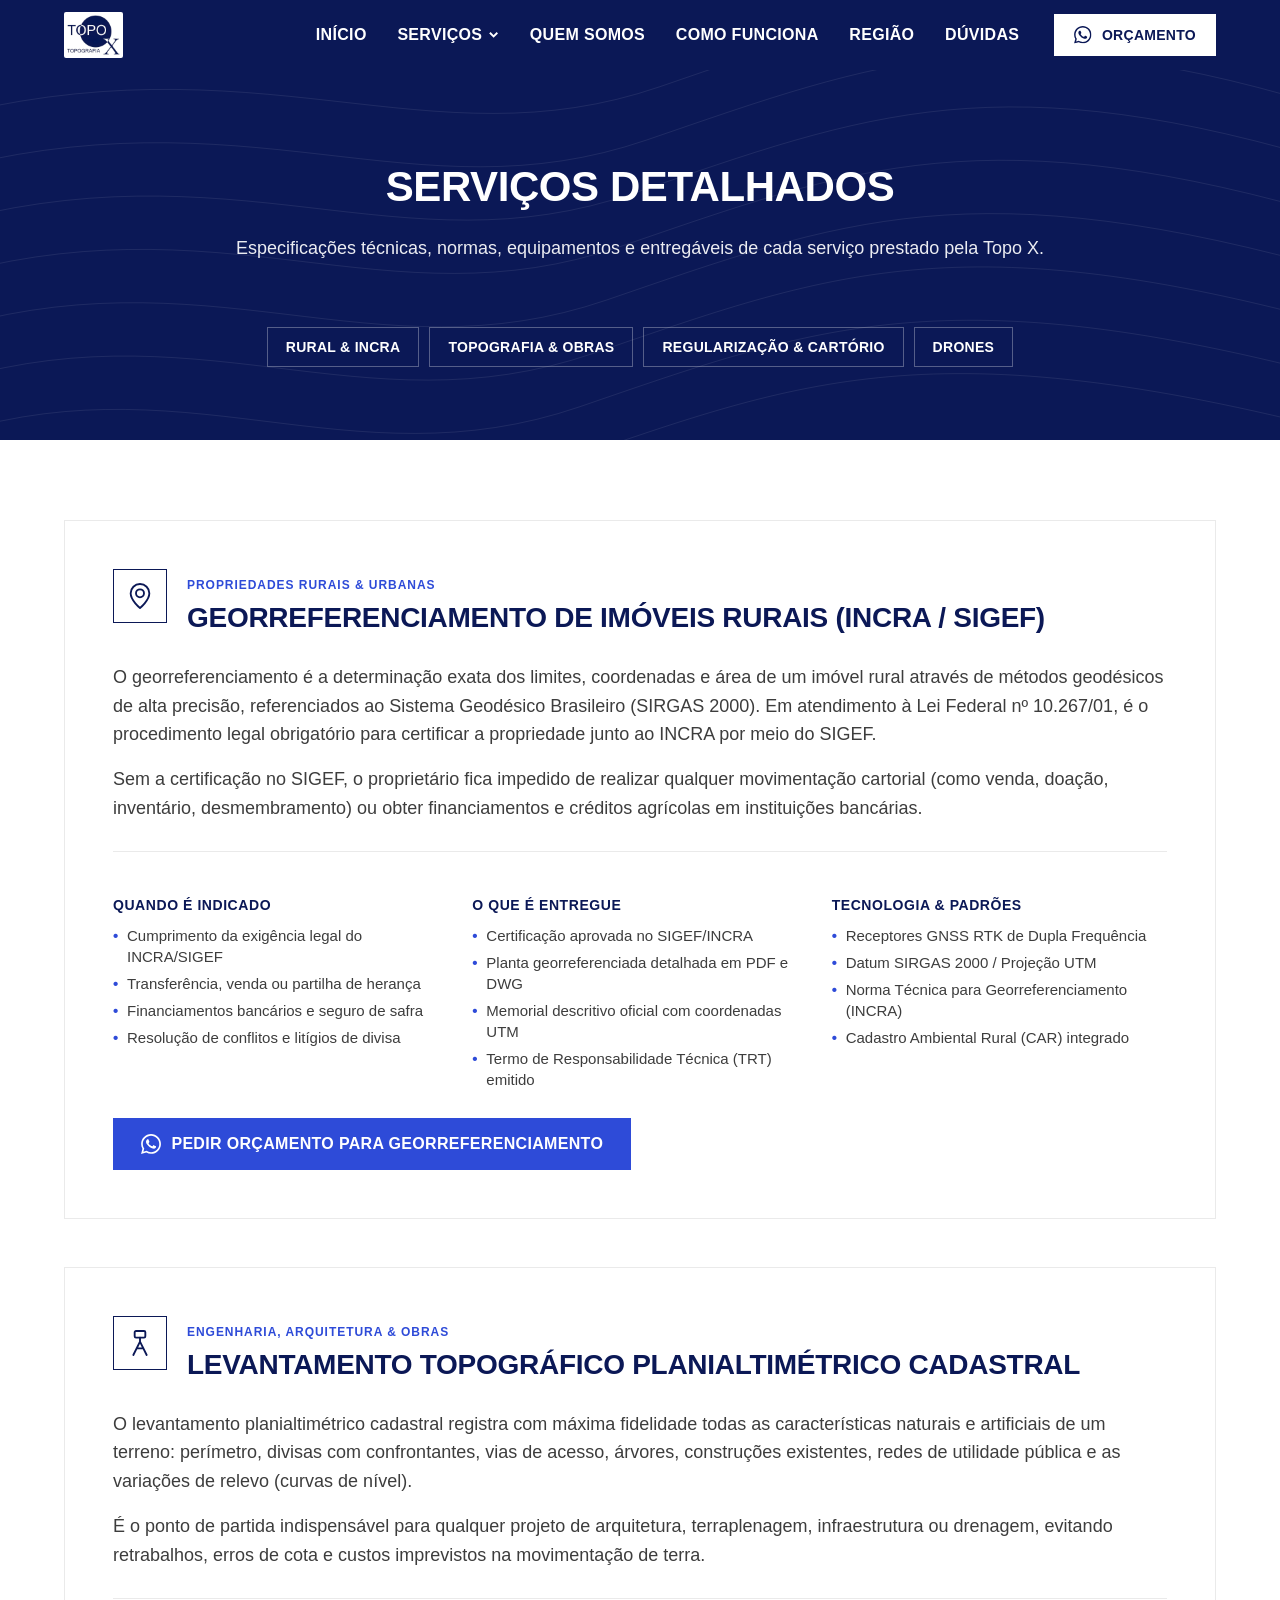
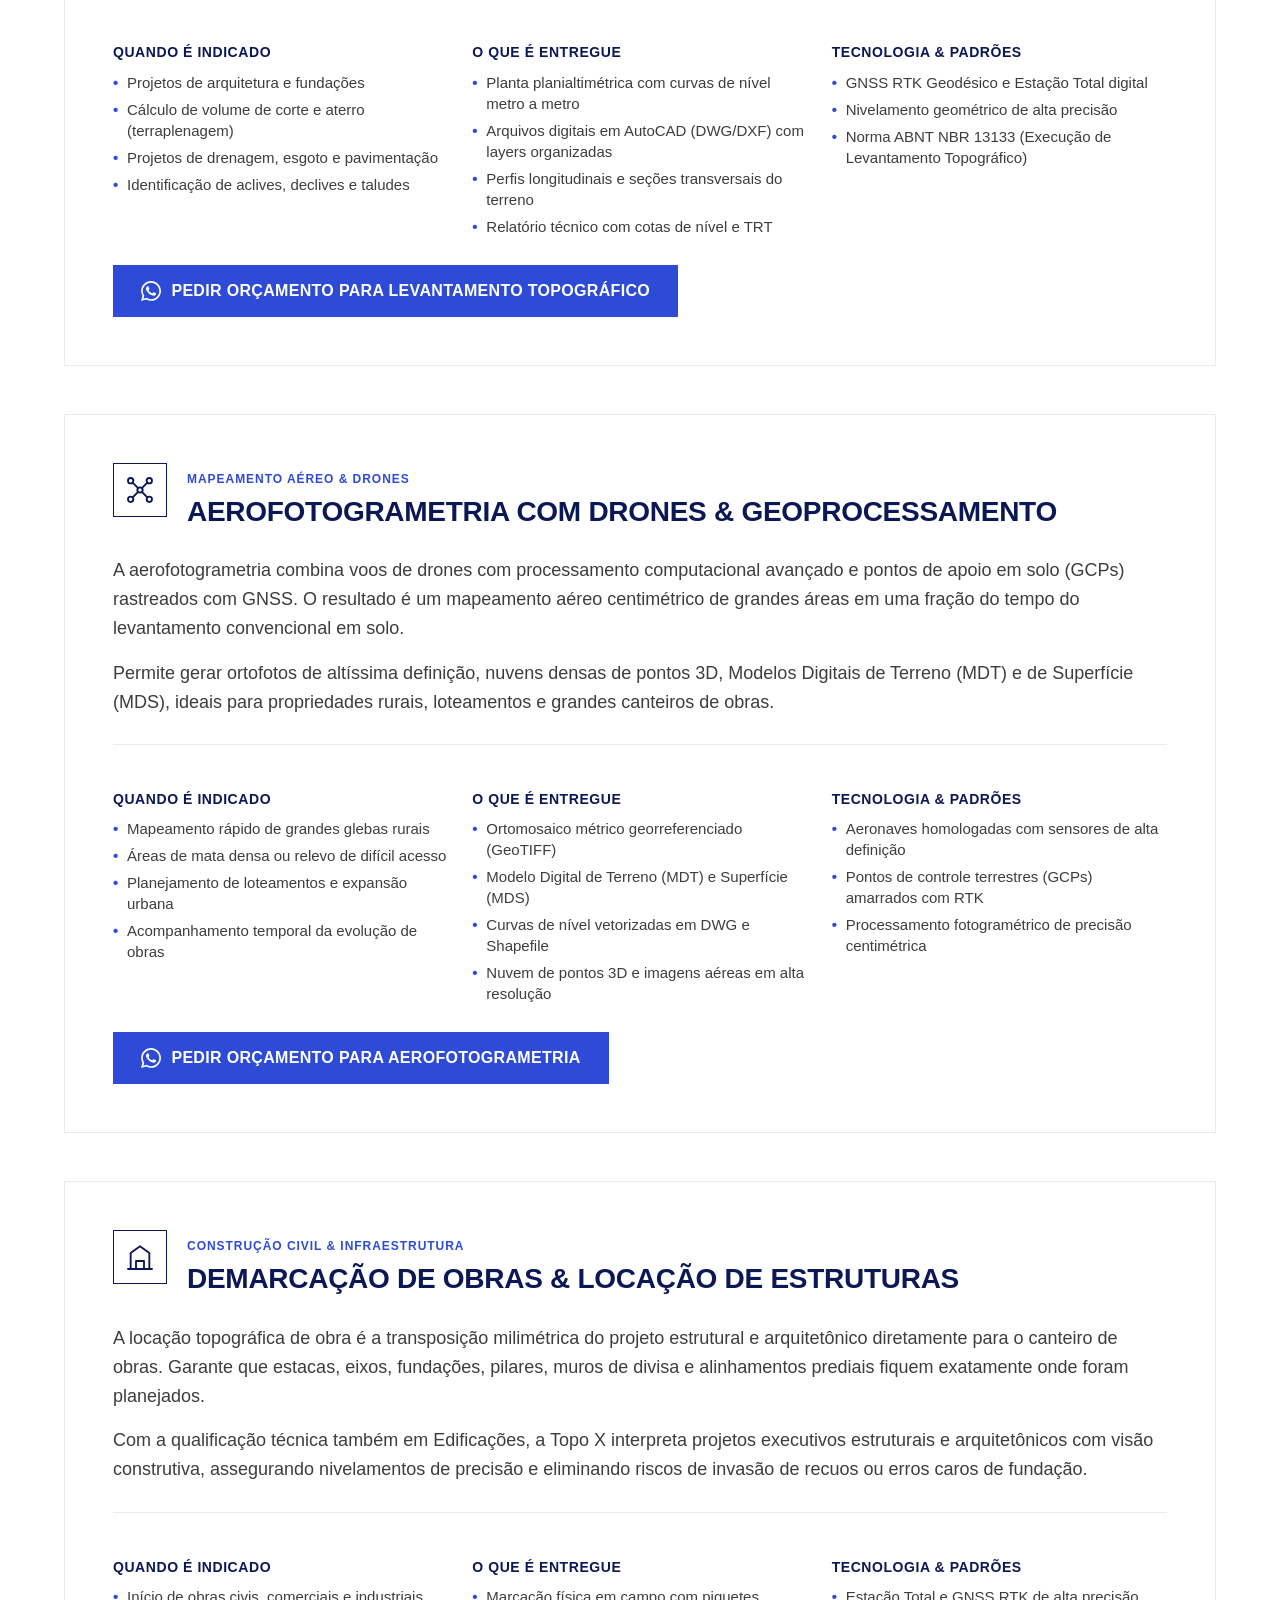
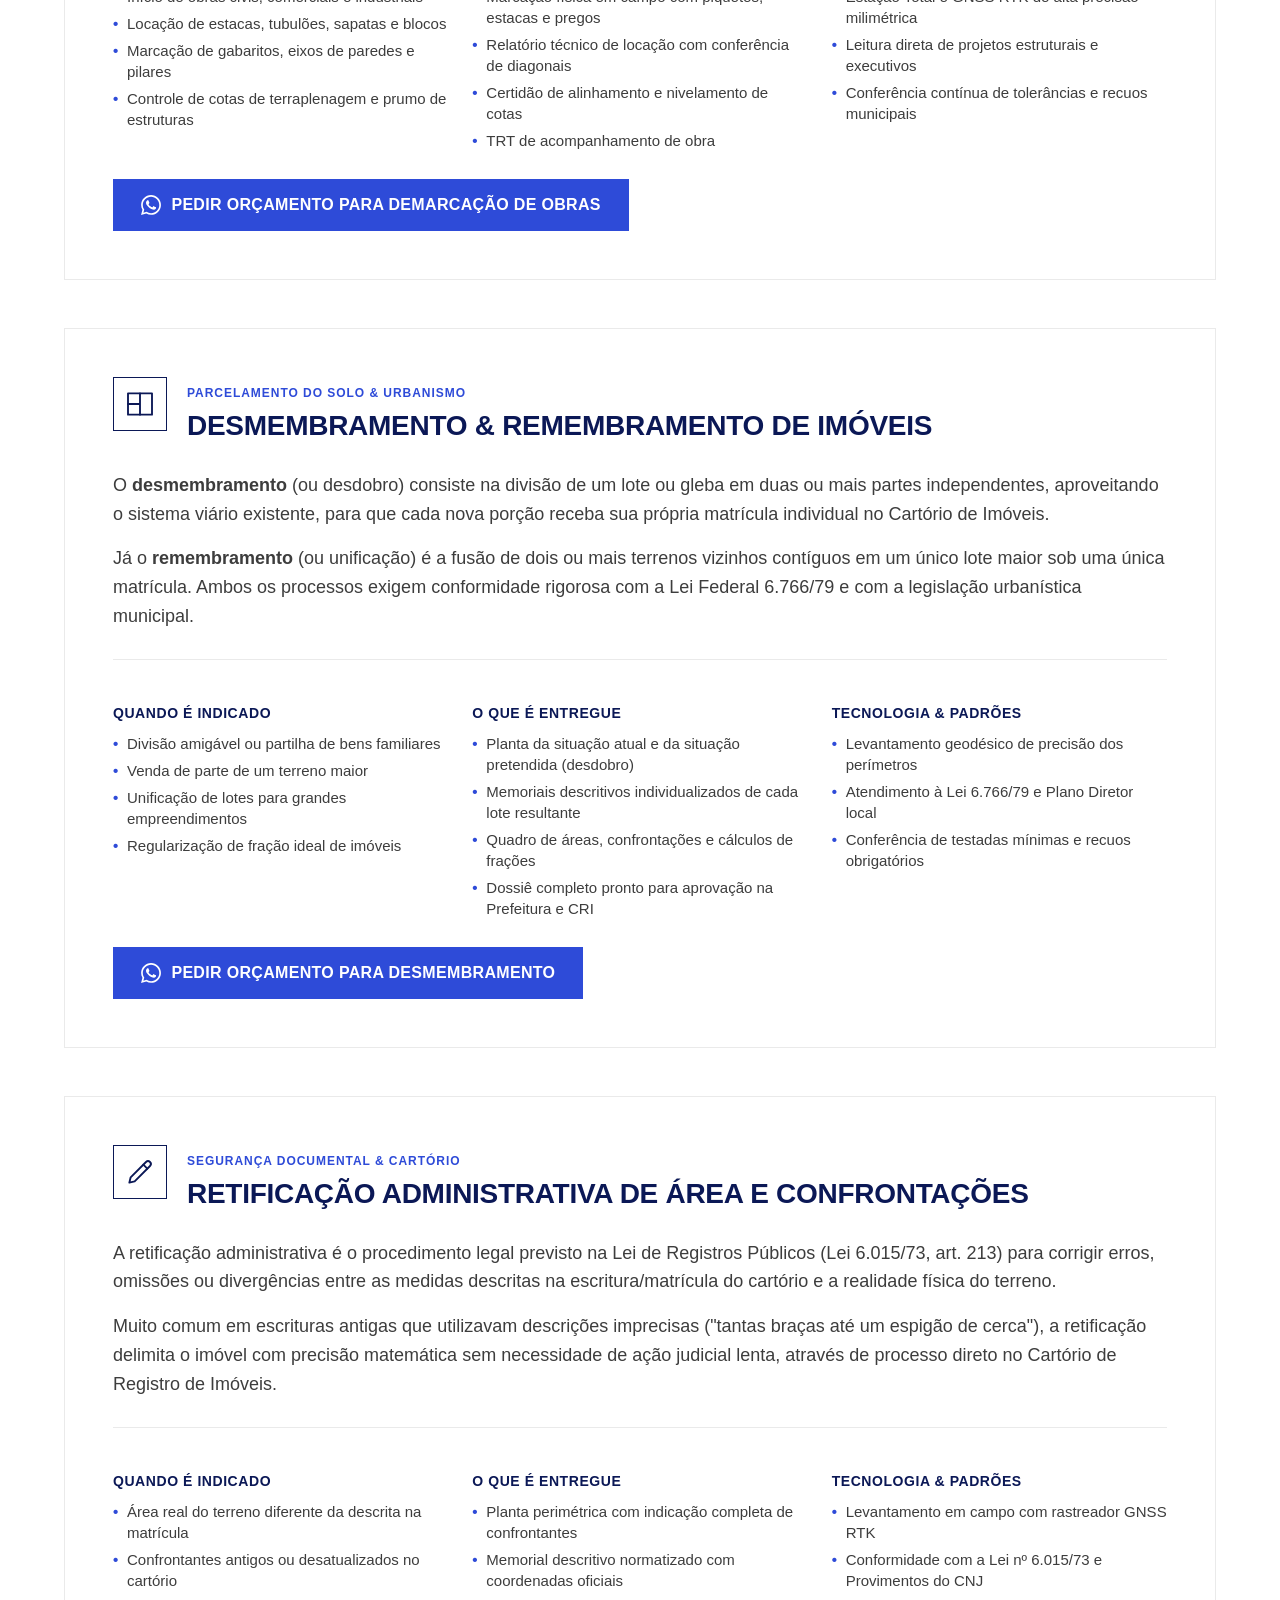
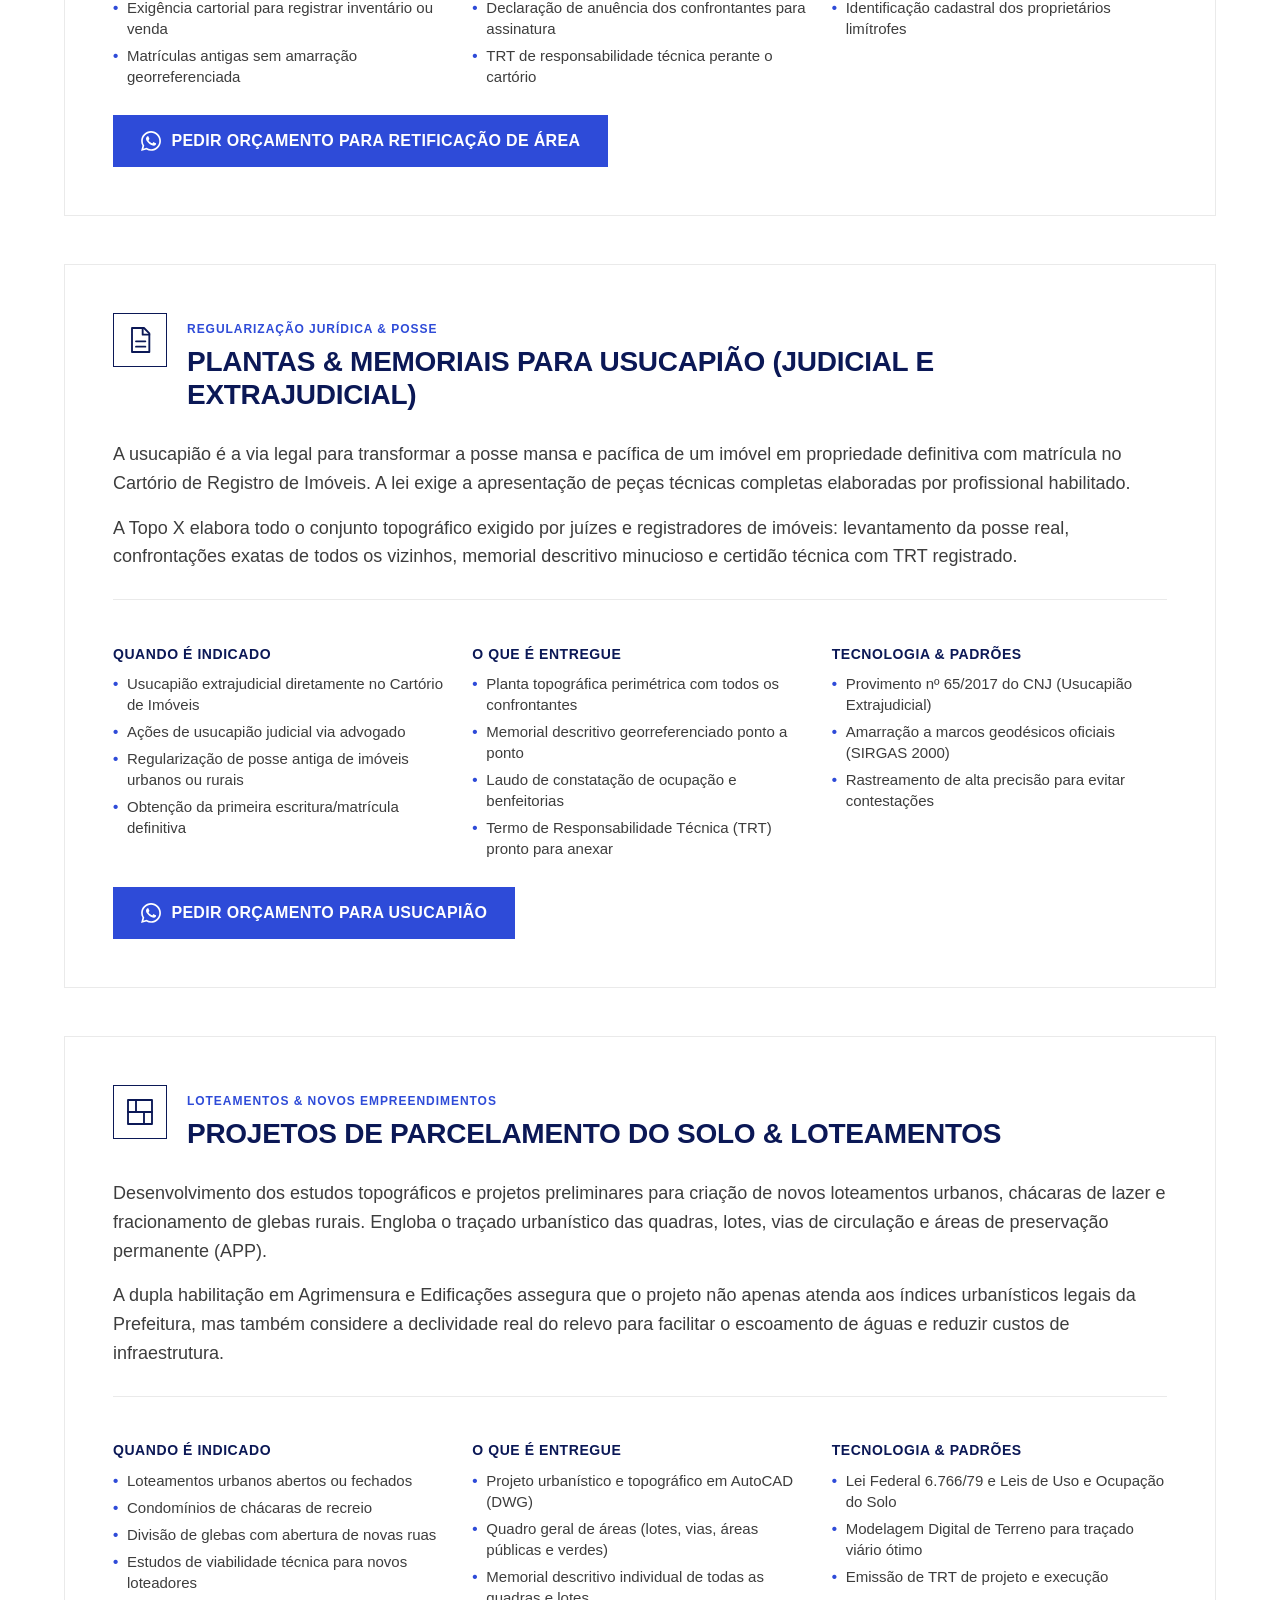
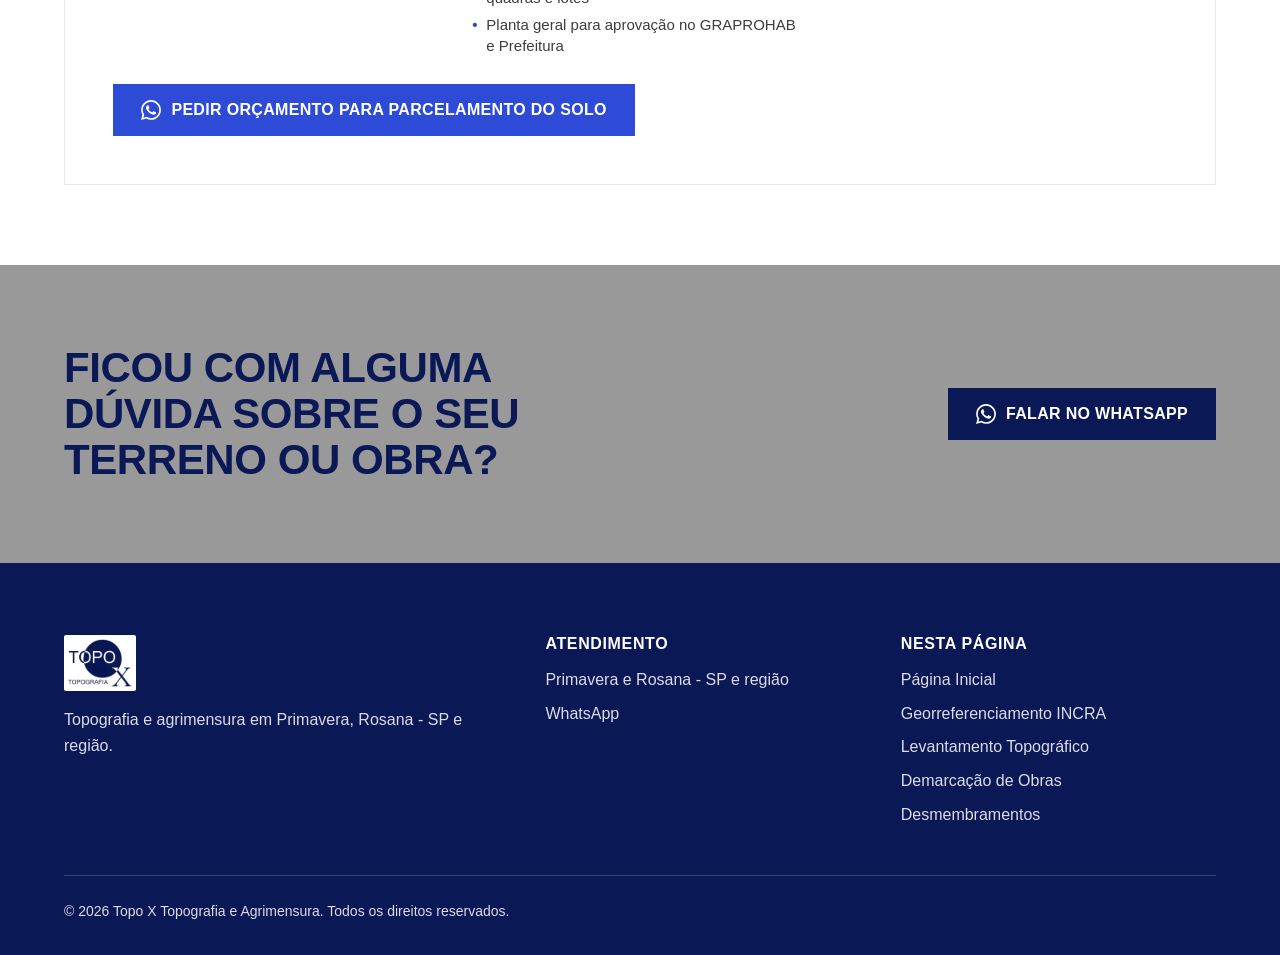
==== servicos.html @ 1fe516c1 "feat: pagina de servicos detalhados, curvas continuas no hero e destaques atualizados" ====
<!DOCTYPE html>
<html lang="pt-BR">
<head>
  <meta charset="UTF-8">
  <meta name="viewport" content="width=device-width, initial-scale=1">
  <title>Serviços Detalhados de Topografia e Agrimensura | Topo X</title>
  <meta name="description" content="Guia completo dos serviços de topografia, georreferenciamento INCRA, aerofotogrametria com drone, demarcação de obras e regularização fundiária da Topo X.">
  <link rel="icon" href="assets/img/logo-topox.jpg">

  <!-- Satoshi (Fontshare, uso comercial livre) -->
  <link rel="preconnect" href="https://api.fontshare.com">
  <link rel="preconnect" href="https://cdn.fontshare.com" crossorigin>
  <link rel="stylesheet" href="https://api.fontshare.com/v2/css?f[]=satoshi@300,400,500,700,900&display=swap">
  <link rel="stylesheet" href="css/style.css">
</head>
<body>
  <a class="sr-only" href="#conteudo">Pular para o conteúdo</a>

  <!-- Ícones reutilizáveis -->
  <svg width="0" height="0" style="position:absolute" aria-hidden="true">
    <symbol id="ico-whats" viewBox="0 0 24 24">
      <path d="M.057 24l1.687-6.163c-1.041-1.804-1.588-3.849-1.587-5.946.003-6.556 5.338-11.891 11.893-11.891 3.181.001 6.167 1.24 8.413 3.488 2.245 2.248 3.481 5.236 3.48 8.414-.003 6.557-5.338 11.892-11.893 11.892-1.99-.001-3.951-.5-5.688-1.448l-6.305 1.654zm6.597-3.807c1.676.995 3.276 1.591 5.392 1.592 5.448 0 9.886-4.434 9.889-9.885.002-5.462-4.415-9.89-9.881-9.892-5.452 0-9.887 4.434-9.889 9.884-.001 2.225.651 3.891 1.746 5.634l-.999 3.648 3.742-.981zm11.387-5.464c-.074-.124-.272-.198-.57-.347-.297-.149-1.758-.868-2.031-.967-.272-.099-.47-.149-.669.149-.198.297-.768.967-.941 1.165-.173.198-.347.223-.644.074-.297-.149-1.255-.462-2.39-1.475-.883-.788-1.48-1.761-1.653-2.059-.173-.297-.018-.458.13-.606.134-.133.297-.347.446-.521.151-.172.2-.296.3-.495.099-.198.05-.372-.025-.521-.075-.148-.669-1.611-.916-2.206-.242-.579-.487-.501-.669-.51l-.57-.01c-.198 0-.52.074-.792.372s-1.04 1.016-1.04 2.479 1.065 2.876 1.213 3.074c.149.198 2.095 3.2 5.076 4.487.709.306 1.263.489 1.694.626.712.226 1.36.194 1.872.118.571-.085 1.758-.719 2.006-1.413.248-.695.248-1.29.173-1.414z"/>
    </symbol>
    <symbol id="i-seta" viewBox="0 0 12 12"><path d="M2 4l4 4 4-4" fill="none" stroke="currentColor" stroke-width="2"/></symbol>
    <symbol id="i-georef" viewBox="0 0 24 24"><path d="M12 21s-7-5.6-7-11a7 7 0 0 1 14 0c0 5.4-7 11-7 11z"/><circle cx="12" cy="10" r="3"/></symbol>
    <symbol id="i-topo" viewBox="0 0 24 24"><rect x="8" y="3" width="8" height="5" rx="1"/><path d="M12 8v3M7 21l5-10 5 10M9.4 16h5.2"/></symbol>
    <symbol id="i-drone" viewBox="0 0 24 24"><circle cx="12" cy="12" r="2"/><path d="M10.6 10.6L6.5 6.5M13.4 10.6l4.1-4.1M10.6 13.4l-4.1 4.1M13.4 13.4l4.1 4.1"/><circle cx="5" cy="5" r="2"/><circle cx="19" cy="5" r="2"/><circle cx="5" cy="19" r="2"/><circle cx="19" cy="19" r="2"/></symbol>
    <symbol id="i-obra" viewBox="0 0 24 24"><path d="M3 21h18M5 21V9l7-5 7 5v12M9 21v-6h6v6"/></symbol>
    <symbol id="i-desmembra" viewBox="0 0 24 24"><rect x="3" y="4" width="18" height="16"/><path d="M12 4v16M3 12h9"/></symbol>
    <symbol id="i-remembra" viewBox="0 0 24 24"><rect x="3" y="6" width="7" height="12"/><rect x="14" y="6" width="7" height="12"/><path d="M10 12h4"/></symbol>
    <symbol id="i-retifica" viewBox="0 0 24 24"><path d="M4 20l4-1L19.500 7.500a2.100 2.100 0 0 0-3-3L5 16l-1 4z"/><path d="M14.500 6.500l3 3"/></symbol>
    <symbol id="i-doc" viewBox="0 0 24 24"><path d="M6 3h9l4 4v14H6z"/><path d="M14 3v5h5M9 13h7M9 17h7"/></symbol>
    <symbol id="i-parcela" viewBox="0 0 24 24"><rect x="3" y="3" width="18" height="18"/><path d="M3 12h18M9 3v9M15 12v9"/></symbol>
    <symbol id="i-planta" viewBox="0 0 24 24"><path d="M3 7h18v10H3z"/><path d="M7 7v4M11 7v3M15 7v4M19 7v3"/></symbol>
    <symbol id="i-gnss" viewBox="0 0 24 24"><circle cx="12" cy="12" r="2.500"/><path d="M5 12a7 7 0 0 1 7-7M2 12A10 10 0 0 1 12 2M19 12a7 7 0 0 1-7 7M22 12a10 10 0 0 1-10 10"/></symbol>
    <symbol id="i-cert" viewBox="0 0 24 24"><path d="M12 3l7 3v5c0 5-3 8-7 10-4-2-7-5-7-10V6z"/><path d="M9 12l2 2 4-4"/></symbol>
  </svg>

  <header class="header">
    <div class="container header__inner">
      <a class="header__logo" href="index.html" aria-label="Topo X Topografia, início">
        <img src="assets/img/logo-topox.jpg" alt="Topo X Topografia" width="62" height="46">
      </a>
      <button class="nav__toggle" type="button" aria-expanded="false" aria-controls="nav-principal" aria-label="Abrir menu">
        <span></span><span></span><span></span>
      </button>
      <nav class="nav" id="nav-principal" aria-label="Menu principal">
        <ul class="nav__lista">
          <li class="nav__item"><a class="nav__link" href="index.html">Início</a></li>
          <li class="nav__item nav__item--tem-filho">
            <a class="nav__link" href="#conteudo" aria-haspopup="true" aria-expanded="false">Serviços
              <svg class="nav__seta" aria-hidden="true"><use href="#i-seta"/></svg>
            </a>
            <ul class="nav__sub">
              <li><a href="#detalhe-georreferenciamento">Georreferenciamento INCRA</a></li>
              <li><a href="#detalhe-levantamento">Levantamento Topográfico</a></li>
              <li><a href="#detalhe-drone">Aerofotogrametria com Drone</a></li>
              <li><a href="#detalhe-obras">Demarcação de Obras</a></li>
              <li><a href="#detalhe-desmembramento">Desmembramento & Remembramento</a></li>
              <li><a href="#detalhe-retificacao">Retificação de Área</a></li>
              <li><a href="#detalhe-usucapiao">Regularização & Usucapião</a></li>
              <li><a href="#detalhe-parcelamento">Parcelamento do Solo</a></li>
            </ul>
          </li>
          <li class="nav__item"><a class="nav__link" href="index.html#quem-somos">Quem somos</a></li>
          <li class="nav__item"><a class="nav__link" href="index.html#como-funciona">Como funciona</a></li>
          <li class="nav__item"><a class="nav__link" href="index.html#regiao">Região</a></li>
          <li class="nav__item"><a class="nav__link" href="index.html#duvidas">Dúvidas</a></li>
          <li class="nav__item nav__cta">
            <a class="btn btn--cheio btn--pequeno" href="https://wa.me/5518999999999" data-wa="Olá! Vi a página de serviços detalhados da Topo X e gostaria de um orçamento.">
              <svg aria-hidden="true"><use href="#ico-whats"/></svg> Orçamento
            </a>
          </li>
        </ul>
      </nav>
    </div>
  </header>

  <main id="conteudo">

    <!-- HERO DA PÁGINA INTERNA -->
    <section class="hero hero--interna">
      <div class="hero__midia" aria-hidden="true"></div>
      <div class="hero__conteudo">
        <h1 class="hero__titulo">Serviços Detalhados</h1>
        <p class="hero__sub">Especificações técnicas, normas, equipamentos e entregáveis de cada serviço prestado pela Topo X.</p>
        <div class="pills">
          <a class="pill" href="#detalhe-georreferenciamento">Rural & INCRA</a>
          <a class="pill" href="#detalhe-levantamento">Topografia & Obras</a>
          <a class="pill" href="#detalhe-desmembramento">Regularização & Cartório</a>
          <a class="pill" href="#detalhe-drone">Drones</a>
        </div>
      </div>
    </section>

    <!-- LISTA COMPLETA DOS SERVIÇOS DETALHADOS -->
    <section class="secao--branco faixa">
      <div class="container"><div class="grade servicos-detalhados">

        <!-- 1. GEORREFERENCIAMENTO -->
        <article class="card-detalhe" id="detalhe-georreferenciamento">
          <div class="card-detalhe__topo">
            <div class="card-detalhe__icone"><svg class="ico" aria-hidden="true"><use href="#i-georef"/></svg></div>
            <div class="card-detalhe__titulos">
              <span class="card-detalhe__cat">Propriedades Rurais & Urbanas</span>
              <h2 class="card-detalhe__titulo">Georreferenciamento de Imóveis Rurais (INCRA / SIGEF)</h2>
            </div>
          </div>
          <div class="card-detalhe__descricao">
            <p>O georreferenciamento é a determinação exata dos limites, coordenadas e área de um imóvel rural através de métodos geodésicos de alta precisão, referenciados ao Sistema Geodésico Brasileiro (SIRGAS 2000). Em atendimento à Lei Federal nº 10.267/01, é o procedimento legal obrigatório para certificar a propriedade junto ao INCRA por meio do SIGEF.</p>
            <p>Sem a certificação no SIGEF, o proprietário fica impedido de realizar qualquer movimentação cartorial (como venda, doação, inventário, desmembramento) ou obter financiamentos e créditos agrícolas em instituições bancárias.</p>
          </div>
          <div class="meta-grid">
            <div class="meta-box">
              <h4>Quando é indicado</h4>
              <ul>
                <li>Cumprimento da exigência legal do INCRA/SIGEF</li>
                <li>Transferência, venda ou partilha de herança</li>
                <li>Financiamentos bancários e seguro de safra</li>
                <li>Resolução de conflitos e litígios de divisa</li>
              </ul>
            </div>
            <div class="meta-box">
              <h4>O que é entregue</h4>
              <ul>
                <li>Certificação aprovada no SIGEF/INCRA</li>
                <li>Planta georreferenciada detalhada em PDF e DWG</li>
                <li>Memorial descritivo oficial com coordenadas UTM</li>
                <li>Termo de Responsabilidade Técnica (TRT) emitido</li>
              </ul>
            </div>
            <div class="meta-box">
              <h4>Tecnologia & Padrões</h4>
              <ul>
                <li>Receptores GNSS RTK de Dupla Frequência</li>
                <li>Datum SIRGAS 2000 / Projeção UTM</li>
                <li>Norma Técnica para Georreferenciamento (INCRA)</li>
                <li>Cadastro Ambiental Rural (CAR) integrado</li>
              </ul>
            </div>
          </div>
          <div class="card-detalhe__acoes">
            <a class="btn btn--cheio" href="https://wa.me/5518999999999" data-wa="Olá! Gostaria de solicitar um orçamento para Georreferenciamento de Imóvel Rural.">
              <svg aria-hidden="true"><use href="#ico-whats"/></svg> Pedir orçamento para Georreferenciamento
            </a>
          </div>
        </article>

        <!-- 2. LEVANTAMENTO TOPOGRÁFICO -->
        <article class="card-detalhe" id="detalhe-levantamento">
          <div class="card-detalhe__topo">
            <div class="card-detalhe__icone"><svg class="ico" aria-hidden="true"><use href="#i-topo"/></svg></div>
            <div class="card-detalhe__titulos">
              <span class="card-detalhe__cat">Engenharia, Arquitetura & Obras</span>
              <h2 class="card-detalhe__titulo">Levantamento Topográfico Planialtimétrico Cadastral</h2>
            </div>
          </div>
          <div class="card-detalhe__descricao">
            <p>O levantamento planialtimétrico cadastral registra com máxima fidelidade todas as características naturais e artificiais de um terreno: perímetro, divisas com confrontantes, vias de acesso, árvores, construções existentes, redes de utilidade pública e as variações de relevo (curvas de nível).</p>
            <p>É o ponto de partida indispensável para qualquer projeto de arquitetura, terraplenagem, infraestrutura ou drenagem, evitando retrabalhos, erros de cota e custos imprevistos na movimentação de terra.</p>
          </div>
          <div class="meta-grid">
            <div class="meta-box">
              <h4>Quando é indicado</h4>
              <ul>
                <li>Projetos de arquitetura e fundações</li>
                <li>Cálculo de volume de corte e aterro (terraplenagem)</li>
                <li>Projetos de drenagem, esgoto e pavimentação</li>
                <li>Identificação de aclives, declives e taludes</li>
              </ul>
            </div>
            <div class="meta-box">
              <h4>O que é entregue</h4>
              <ul>
                <li>Planta planialtimétrica com curvas de nível metro a metro</li>
                <li>Arquivos digitais em AutoCAD (DWG/DXF) com layers organizadas</li>
                <li>Perfis longitudinais e seções transversais do terreno</li>
                <li>Relatório técnico com cotas de nível e TRT</li>
              </ul>
            </div>
            <div class="meta-box">
              <h4>Tecnologia & Padrões</h4>
              <ul>
                <li>GNSS RTK Geodésico e Estação Total digital</li>
                <li>Nivelamento geométrico de alta precisão</li>
                <li>Norma ABNT NBR 13133 (Execução de Levantamento Topográfico)</li>
              </ul>
            </div>
          </div>
          <div class="card-detalhe__acoes">
            <a class="btn btn--cheio" href="https://wa.me/5518999999999" data-wa="Olá! Gostaria de um orçamento para Levantamento Topográfico Planialtimétrico.">
              <svg aria-hidden="true"><use href="#ico-whats"/></svg> Pedir orçamento para Levantamento Topográfico
            </a>
          </div>
        </article>

        <!-- 3. AEROFOTOGRAMETRIA -->
        <article class="card-detalhe" id="detalhe-drone">
          <div class="card-detalhe__topo">
            <div class="card-detalhe__icone"><svg class="ico" aria-hidden="true"><use href="#i-drone"/></svg></div>
            <div class="card-detalhe__titulos">
              <span class="card-detalhe__cat">Mapeamento Aéreo & Drones</span>
              <h2 class="card-detalhe__titulo">Aerofotogrametria com Drones & Geoprocessamento</h2>
            </div>
          </div>
          <div class="card-detalhe__descricao">
            <p>A aerofotogrametria combina voos de drones com processamento computacional avançado e pontos de apoio em solo (GCPs) rastreados com GNSS. O resultado é um mapeamento aéreo centimétrico de grandes áreas em uma fração do tempo do levantamento convencional em solo.</p>
            <p>Permite gerar ortofotos de altíssima definição, nuvens densas de pontos 3D, Modelos Digitais de Terreno (MDT) e de Superfície (MDS), ideais para propriedades rurais, loteamentos e grandes canteiros de obras.</p>
          </div>
          <div class="meta-grid">
            <div class="meta-box">
              <h4>Quando é indicado</h4>
              <ul>
                <li>Mapeamento rápido de grandes glebas rurais</li>
                <li>Áreas de mata densa ou relevo de difícil acesso</li>
                <li>Planejamento de loteamentos e expansão urbana</li>
                <li>Acompanhamento temporal da evolução de obras</li>
              </ul>
            </div>
            <div class="meta-box">
              <h4>O que é entregue</h4>
              <ul>
                <li>Ortomosaico métrico georreferenciado (GeoTIFF)</li>
                <li>Modelo Digital de Terreno (MDT) e Superfície (MDS)</li>
                <li>Curvas de nível vetorizadas em DWG e Shapefile</li>
                <li>Nuvem de pontos 3D e imagens aéreas em alta resolução</li>
              </ul>
            </div>
            <div class="meta-box">
              <h4>Tecnologia & Padrões</h4>
              <ul>
                <li>Aeronaves homologadas com sensores de alta definição</li>
                <li>Pontos de controle terrestres (GCPs) amarrados com RTK</li>
                <li>Processamento fotogramétrico de precisão centimétrica</li>
              </ul>
            </div>
          </div>
          <div class="card-detalhe__acoes">
            <a class="btn btn--cheio" href="https://wa.me/5518999999999" data-wa="Olá! Gostaria de solicitar um orçamento para Mapeamento Aéreo com Drones.">
              <svg aria-hidden="true"><use href="#ico-whats"/></svg> Pedir orçamento para Aerofotogrametria
            </a>
          </div>
        </article>

        <!-- 4. DEMARCAÇÃO DE OBRAS -->
        <article class="card-detalhe" id="detalhe-obras">
          <div class="card-detalhe__topo">
            <div class="card-detalhe__icone"><svg class="ico" aria-hidden="true"><use href="#i-obra"/></svg></div>
            <div class="card-detalhe__titulos">
              <span class="card-detalhe__cat">Construção Civil & Infraestrutura</span>
              <h2 class="card-detalhe__titulo">Demarcação de Obras & Locação de Estruturas</h2>
            </div>
          </div>
          <div class="card-detalhe__descricao">
            <p>A locação topográfica de obra é a transposição milimétrica do projeto estrutural e arquitetônico diretamente para o canteiro de obras. Garante que estacas, eixos, fundações, pilares, muros de divisa e alinhamentos prediais fiquem exatamente onde foram planejados.</p>
            <p>Com a qualificação técnica também em Edificações, a Topo X interpreta projetos executivos estruturais e arquitetônicos com visão construtiva, assegurando nivelamentos de precisão e eliminando riscos de invasão de recuos ou erros caros de fundação.</p>
          </div>
          <div class="meta-grid">
            <div class="meta-box">
              <h4>Quando é indicado</h4>
              <ul>
                <li>Início de obras civis, comerciais e industriais</li>
                <li>Locação de estacas, tubulões, sapatas e blocos</li>
                <li>Marcação de gabaritos, eixos de paredes e pilares</li>
                <li>Controle de cotas de terraplenagem e prumo de estruturas</li>
              </ul>
            </div>
            <div class="meta-box">
              <h4>O que é entregue</h4>
              <ul>
                <li>Marcação física em campo com piquetes, estacas e pregos</li>
                <li>Relatório técnico de locação com conferência de diagonais</li>
                <li>Certidão de alinhamento e nivelamento de cotas</li>
                <li>TRT de acompanhamento de obra</li>
              </ul>
            </div>
            <div class="meta-box">
              <h4>Tecnologia & Padrões</h4>
              <ul>
                <li>Estação Total e GNSS RTK de alta precisão milimétrica</li>
                <li>Leitura direta de projetos estruturais e executivos</li>
                <li>Conferência contínua de tolerâncias e recuos municipais</li>
              </ul>
            </div>
          </div>
          <div class="card-detalhe__acoes">
            <a class="btn btn--cheio" href="https://wa.me/5518999999999" data-wa="Olá! Gostaria de um orçamento para Demarcação e Locação de Obra.">
              <svg aria-hidden="true"><use href="#ico-whats"/></svg> Pedir orçamento para Demarcação de Obras
            </a>
          </div>
        </article>

        <!-- 5. DESMEMBRAMENTO E REMEMBRAMENTO -->
        <article class="card-detalhe" id="detalhe-desmembramento">
          <div class="card-detalhe__topo">
            <div class="card-detalhe__icone"><svg class="ico" aria-hidden="true"><use href="#i-desmembra"/></svg></div>
            <div class="card-detalhe__titulos">
              <span class="card-detalhe__cat">Parcelamento do Solo & Urbanismo</span>
              <h2 class="card-detalhe__titulo">Desmembramento & Remembramento de Imóveis</h2>
            </div>
          </div>
          <div class="card-detalhe__descricao">
            <p>O <strong>desmembramento</strong> (ou desdobro) consiste na divisão de um lote ou gleba em duas ou mais partes independentes, aproveitando o sistema viário existente, para que cada nova porção receba sua própria matrícula individual no Cartório de Imóveis.</p>
            <p>Já o <strong>remembramento</strong> (ou unificação) é a fusão de dois ou mais terrenos vizinhos contíguos em um único lote maior sob uma única matrícula. Ambos os processos exigem conformidade rigorosa com a Lei Federal 6.766/79 e com a legislação urbanística municipal.</p>
          </div>
          <div class="meta-grid">
            <div class="meta-box">
              <h4>Quando é indicado</h4>
              <ul>
                <li>Divisão amigável ou partilha de bens familiares</li>
                <li>Venda de parte de um terreno maior</li>
                <li>Unificação de lotes para grandes empreendimentos</li>
                <li>Regularização de fração ideal de imóveis</li>
              </ul>
            </div>
            <div class="meta-box">
              <h4>O que é entregue</h4>
              <ul>
                <li>Planta da situação atual e da situação pretendida (desdobro)</li>
                <li>Memoriais descritivos individualizados de cada lote resultante</li>
                <li>Quadro de áreas, confrontações e cálculos de frações</li>
                <li>Dossiê completo pronto para aprovação na Prefeitura e CRI</li>
              </ul>
            </div>
            <div class="meta-box">
              <h4>Tecnologia & Padrões</h4>
              <ul>
                <li>Levantamento geodésico de precisão dos perímetros</li>
                <li>Atendimento à Lei 6.766/79 e Plano Diretor local</li>
                <li>Conferência de testadas mínimas e recuos obrigatórios</li>
              </ul>
            </div>
          </div>
          <div class="card-detalhe__acoes">
            <a class="btn btn--cheio" href="https://wa.me/5518999999999" data-wa="Olá! Gostaria de um orçamento para Desmembramento ou Remembramento de terreno.">
              <svg aria-hidden="true"><use href="#ico-whats"/></svg> Pedir orçamento para Desmembramento
            </a>
          </div>
        </article>

        <!-- 6. RETIFICAÇÃO DE ÁREA -->
        <article class="card-detalhe" id="detalhe-retificacao">
          <div class="card-detalhe__topo">
            <div class="card-detalhe__icone"><svg class="ico" aria-hidden="true"><use href="#i-retifica"/></svg></div>
            <div class="card-detalhe__titulos">
              <span class="card-detalhe__cat">Segurança Documental & Cartório</span>
              <h2 class="card-detalhe__titulo">Retificação Administrativa de Área e Confrontações</h2>
            </div>
          </div>
          <div class="card-detalhe__descricao">
            <p>A retificação administrativa é o procedimento legal previsto na Lei de Registros Públicos (Lei 6.015/73, art. 213) para corrigir erros, omissões ou divergências entre as medidas descritas na escritura/matrícula do cartório e a realidade física do terreno.</p>
            <p>Muito comum em escrituras antigas que utilizavam descrições imprecisas ("tantas braças até um espigão de cerca"), a retificação delimita o imóvel com precisão matemática sem necessidade de ação judicial lenta, através de processo direto no Cartório de Registro de Imóveis.</p>
          </div>
          <div class="meta-grid">
            <div class="meta-box">
              <h4>Quando é indicado</h4>
              <ul>
                <li>Área real do terreno diferente da descrita na matrícula</li>
                <li>Confrontantes antigos ou desatualizados no cartório</li>
                <li>Exigência cartorial para registrar inventário ou venda</li>
                <li>Matrículas antigas sem amarração georreferenciada</li>
              </ul>
            </div>
            <div class="meta-box">
              <h4>O que é entregue</h4>
              <ul>
                <li>Planta perimétrica com indicação completa de confrontantes</li>
                <li>Memorial descritivo normatizado com coordenadas oficiais</li>
                <li>Declaração de anuência dos confrontantes para assinatura</li>
                <li>TRT de responsabilidade técnica perante o cartório</li>
              </ul>
            </div>
            <div class="meta-box">
              <h4>Tecnologia & Padrões</h4>
              <ul>
                <li>Levantamento em campo com rastreador GNSS RTK</li>
                <li>Conformidade com a Lei nº 6.015/73 e Provimentos do CNJ</li>
                <li>Identificação cadastral dos proprietários limítrofes</li>
              </ul>
            </div>
          </div>
          <div class="card-detalhe__acoes">
            <a class="btn btn--cheio" href="https://wa.me/5518999999999" data-wa="Olá! Gostaria de um orçamento para Retificação de Área em Cartório.">
              <svg aria-hidden="true"><use href="#ico-whats"/></svg> Pedir orçamento para Retificação de Área
            </a>
          </div>
        </article>

        <!-- 7. REGULARIZAÇÃO FUNDIÁRIA E USUCAPIÃO -->
        <article class="card-detalhe" id="detalhe-usucapiao">
          <div class="card-detalhe__topo">
            <div class="card-detalhe__icone"><svg class="ico" aria-hidden="true"><use href="#i-doc"/></svg></div>
            <div class="card-detalhe__titulos">
              <span class="card-detalhe__cat">Regularização Jurídica & Posse</span>
              <h2 class="card-detalhe__titulo">Plantas & Memoriais para Usucapião (Judicial e Extrajudicial)</h2>
            </div>
          </div>
          <div class="card-detalhe__descricao">
            <p>A usucapião é a via legal para transformar a posse mansa e pacífica de um imóvel em propriedade definitiva com matrícula no Cartório de Registro de Imóveis. A lei exige a apresentação de peças técnicas completas elaboradas por profissional habilitado.</p>
            <p>A Topo X elabora todo o conjunto topográfico exigido por juízes e registradores de imóveis: levantamento da posse real, confrontações exatas de todos os vizinhos, memorial descritivo minucioso e certidão técnica com TRT registrado.</p>
          </div>
          <div class="meta-grid">
            <div class="meta-box">
              <h4>Quando é indicado</h4>
              <ul>
                <li>Usucapião extrajudicial diretamente no Cartório de Imóveis</li>
                <li>Ações de usucapião judicial via advogado</li>
                <li>Regularização de posse antiga de imóveis urbanos ou rurais</li>
                <li>Obtenção da primeira escritura/matrícula definitiva</li>
              </ul>
            </div>
            <div class="meta-box">
              <h4>O que é entregue</h4>
              <ul>
                <li>Planta topográfica perimétrica com todos os confrontantes</li>
                <li>Memorial descritivo georreferenciado ponto a ponto</li>
                <li>Laudo de constatação de ocupação e benfeitorias</li>
                <li>Termo de Responsabilidade Técnica (TRT) pronto para anexar</li>
              </ul>
            </div>
            <div class="meta-box">
              <h4>Tecnologia & Padrões</h4>
              <ul>
                <li>Provimento nº 65/2017 do CNJ (Usucapião Extrajudicial)</li>
                <li>Amarração a marcos geodésicos oficiais (SIRGAS 2000)</li>
                <li>Rastreamento de alta precisão para evitar contestações</li>
              </ul>
            </div>
          </div>
          <div class="card-detalhe__acoes">
            <a class="btn btn--cheio" href="https://wa.me/5518999999999" data-wa="Olá! Gostaria de um orçamento para Planta e Memorial de Usucapião ou Regularização Fundiária.">
              <svg aria-hidden="true"><use href="#ico-whats"/></svg> Pedir orçamento para Usucapião
            </a>
          </div>
        </article>

        <!-- 8. PROJETOS DE PARCELAMENTO DO SOLO -->
        <article class="card-detalhe" id="detalhe-parcelamento">
          <div class="card-detalhe__topo">
            <div class="card-detalhe__icone"><svg class="ico" aria-hidden="true"><use href="#i-parcela"/></svg></div>
            <div class="card-detalhe__titulos">
              <span class="card-detalhe__cat">Loteamentos & Novos Empreendimentos</span>
              <h2 class="card-detalhe__titulo">Projetos de Parcelamento do Solo & Loteamentos</h2>
            </div>
          </div>
          <div class="card-detalhe__descricao">
            <p>Desenvolvimento dos estudos topográficos e projetos preliminares para criação de novos loteamentos urbanos, chácaras de lazer e fracionamento de glebas rurais. Engloba o traçado urbanístico das quadras, lotes, vias de circulação e áreas de preservação permanente (APP).</p>
            <p>A dupla habilitação em Agrimensura e Edificações assegura que o projeto não apenas atenda aos índices urbanísticos legais da Prefeitura, mas também considere a declividade real do relevo para facilitar o escoamento de águas e reduzir custos de infraestrutura.</p>
          </div>
          <div class="meta-grid">
            <div class="meta-box">
              <h4>Quando é indicado</h4>
              <ul>
                <li>Loteamentos urbanos abertos ou fechados</li>
                <li>Condomínios de chácaras de recreio</li>
                <li>Divisão de glebas com abertura de novas ruas</li>
                <li>Estudos de viabilidade técnica para novos loteadores</li>
              </ul>
            </div>
            <div class="meta-box">
              <h4>O que é entregue</h4>
              <ul>
                <li>Projeto urbanístico e topográfico em AutoCAD (DWG)</li>
                <li>Quadro geral de áreas (lotes, vias, áreas públicas e verdes)</li>
                <li>Memorial descritivo individual de todas as quadras e lotes</li>
                <li>Planta geral para aprovação no GRAPROHAB e Prefeitura</li>
              </ul>
            </div>
            <div class="meta-box">
              <h4>Tecnologia & Padrões</h4>
              <ul>
                <li>Lei Federal 6.766/79 e Leis de Uso e Ocupação do Solo</li>
                <li>Modelagem Digital de Terreno para traçado viário ótimo</li>
                <li>Emissão de TRT de projeto e execução</li>
              </ul>
            </div>
          </div>
          <div class="card-detalhe__acoes">
            <a class="btn btn--cheio" href="https://wa.me/5518999999999" data-wa="Olá! Gostaria de um orçamento para Projeto de Parcelamento do Solo ou Loteamento.">
              <svg aria-hidden="true"><use href="#ico-whats"/></svg> Pedir orçamento para Parcelamento do Solo
            </a>
          </div>
        </article>

      </div></div>
    </section>

    <!-- CHAMADA FINAL -->
    <section class="final" id="contato">
      <div class="container"><div class="grade final__in">
        <h2>Ficou com alguma dúvida sobre o seu terreno ou obra?</h2>
        <a class="btn btn--preto" href="https://wa.me/5518999999999" data-wa="Olá! Gostaria de tirar uma dúvida técnica sobre meu imóvel.">
          <svg aria-hidden="true"><use href="#ico-whats"/></svg> Falar no WhatsApp
        </a>
      </div></div>
    </section>

  </main>

  <footer class="rodape">
    <div class="container"><div class="grade">
      <div class="rodape__in">
        <div class="rodape__logo">
          <img src="assets/img/logo-topox.jpg" alt="Topo X Topografia" width="75" height="56" loading="lazy">
          <p>Topografia e agrimensura em Primavera, Rosana - SP e região.</p>
        </div>
        <div>
          <h2>Atendimento</h2>
          <ul>
            <li>Primavera e Rosana - SP e região</li>
            <li><a href="https://wa.me/5518999999999" data-wa="Olá! Gostaria de falar com a Topo X.">WhatsApp</a></li>
          </ul>
        </div>
        <div>
          <h2>Nesta página</h2>
          <ul>
            <li><a href="index.html">Página Inicial</a></li>
            <li><a href="#detalhe-georreferenciamento">Georreferenciamento INCRA</a></li>
            <li><a href="#detalhe-levantamento">Levantamento Topográfico</a></li>
            <li><a href="#detalhe-obras">Demarcação de Obras</a></li>
            <li><a href="#detalhe-desmembramento">Desmembramentos</a></li>
          </ul>
        </div>
      </div>
      <small>&copy; <span id="ano"></span> Topo X Topografia e Agrimensura. Todos os direitos reservados.</small>
    </div></div>
  </footer>

  <!-- Barra de contato fixa no celular -->
  <div class="barra-whats">
    <a class="btn btn--cheio" href="https://wa.me/5518999999999" data-wa="Olá! Gostaria de pedir um orçamento.">
      <svg aria-hidden="true"><use href="#ico-whats"/></svg> Pedir orçamento no WhatsApp
    </a>
  </div>

  <script src="js/main.js" defer></script>
</body>
</html>
---- css/style.css ----
/* ==========================================================
   Topo X - Topografia & Agrimensura
   Estrutura visual baseada em pettraengenharia.com:
   cabeçalho preto, hero em tela cheia, faixas alternadas
   preto/branco, tipografia Satoshi em caixa-alta nos títulos.
   ========================================================== */

/* ---------- Tokens ---------- */
:root {
  --preto: #0b1856;          /* azul da logo (substitui o preto) */
  --branco: #fff;
  --accent: #2e4bd8;         /* azul derivado da logo, legível em preto e branco */
  --accent-escuro: #1f35a8;
  --linha: #eaeaea;
  --cinza: #515151;
  --cinza-texto: #3d3d3d;
  --cinza-divisor: #999;     /* faixa acima do rodapé */
  --menu-ativo: #d9d9d9;

  --fonte: "Satoshi", -apple-system, BlinkMacSystemFont, "Segoe UI", Roboto, Arial, sans-serif;

  --container: 1600px;
  --grade: 1192px;
  --gutter: clamp(1.25rem, 5vw, 4rem);
  --header-h: 70px;

  --faixa: 80px;
  --titulo-gap: 64px;
  --gap-col: 40px;

  --fs-display: 42px;
  --fs-h3: 22px;
  --fs-base: 18px;
  --fs-btn: 16px;

  --t: .3s ease;
  --t-fast: .2s ease;
}
@media (max-width: 900px) {
  :root { --faixa: 60px; --titulo-gap: 40px; --fs-display: 32px; --fs-h3: 20px; --gap-col: 32px; }
}
@media (max-width: 480px) {
  :root { --fs-display: 27px; --fs-base: 16px; }
}

/* ---------- Reset ---------- */
*, *::before, *::after { box-sizing: border-box; }
html { -webkit-text-size-adjust: 100%; scroll-behavior: smooth; }
body {
  margin: 0; font-family: var(--fonte); font-weight: 400; font-size: 1.125rem; line-height: 1.6;
  color: var(--preto); background: var(--branco); -webkit-font-smoothing: antialiased;
  padding-bottom: 4.75rem;
}
@media (min-width: 961px) { body { padding-bottom: 0; } }
img, svg { max-width: 100%; display: block; }
a { color: inherit; text-decoration: none; }
button { font: inherit; }
h1, h2, h3 { margin: 0; font-weight: 900; line-height: 1.1; letter-spacing: -.01em; }
p { margin: 0 0 1rem; }
p:last-child { margin-bottom: 0; }
ul, ol { margin: 0; padding: 0; list-style: none; }
:focus-visible { outline: 2px solid var(--accent); outline-offset: 3px; }
.secao--preto :focus-visible, .header :focus-visible, .rodape :focus-visible { outline-color: #fff; }
.sr-only { position: absolute; width: 1px; height: 1px; margin: -1px; padding: 0; overflow: hidden; clip: rect(0 0 0 0); white-space: nowrap; border: 0; }
.sr-only:focus { position: fixed; left: 8px; top: 8px; width: auto; height: auto; margin: 0; padding: 10px 16px; clip: auto; background: #fff; color: #000; z-index: 200; }

/* ---------- Layout ---------- */
.container { width: 100%; max-width: var(--container); margin-inline: auto; padding-inline: var(--gutter); }
.grade { width: 100%; max-width: var(--grade); margin-inline: auto; }
.secao--preto { background: var(--preto); color: var(--branco); }
.secao--branco { background: var(--branco); color: var(--preto); }
.faixa { padding-block: var(--faixa); }
[id] { scroll-margin-top: var(--header-h); }

.titulo-secao { font-size: var(--fs-display); line-height: 1.1; text-transform: uppercase; margin-bottom: var(--titulo-gap); }
.titulo-secao__sub { display: block; margin-top: 14px; font-size: var(--fs-h3); line-height: 1.3; font-weight: 700; letter-spacing: .02em; text-transform: none; }

/* ---------- Botões ---------- */
.btn {
  display: inline-flex; align-items: center; justify-content: center; gap: .65rem;
  padding: 14px 26px; min-height: 48px; border: 2px solid currentColor; cursor: pointer; background: transparent;
  font-weight: 700; font-size: var(--fs-btn); line-height: 1; letter-spacing: .02em; text-transform: uppercase;
  transition: background var(--t), color var(--t), border-color var(--t);
}
.btn svg { width: 1.25em; height: 1.25em; fill: currentColor; flex: none; }
.btn:hover { background: var(--preto); color: var(--branco); }
.secao--preto .btn:hover, .btn--claro:hover { background: var(--branco); color: var(--preto); }
.btn--cheio { background: var(--accent); border-color: var(--accent); color: var(--branco); }
.btn--cheio:hover { background: var(--preto); border-color: var(--preto); color: var(--branco); }
.secao--preto .btn--cheio:hover, .hero .btn--cheio:hover { background: var(--branco); border-color: var(--branco); color: var(--preto); }
/* Botões de destaque sobre fundo azul: brancos, para contrastar com a cor da logo */
.header .btn--cheio, .hero .btn--cheio, .secao--preto .btn--cheio, .barra-whats .btn--cheio { background: var(--branco); border-color: var(--branco); color: var(--preto); }
.header .btn--cheio:hover, .hero .btn--cheio:hover, .secao--preto .btn--cheio:hover, .barra-whats .btn--cheio:hover { background: transparent; border-color: var(--branco); color: var(--branco); }
.btn--preto { background: var(--preto); border-color: var(--preto); color: var(--branco); }
.btn--preto:hover { background: var(--branco); color: var(--preto); }
.btn--pequeno { padding: 10px 18px; min-height: 42px; font-size: 14px; }

/* ---------- Cabeçalho ---------- */
.header { position: fixed; inset: 0 0 auto 0; z-index: 100; background: var(--preto); color: var(--branco); }
.header__inner { display: flex; align-items: center; justify-content: space-between; gap: 2rem; min-height: var(--header-h); }
.header__logo img { height: 46px; width: auto; background: #fff; padding: 3px; border-radius: 2px; }
.nav__lista { display: flex; align-items: center; gap: clamp(1rem, 2.4vw, 2.25rem); }
.nav__link {
  display: inline-flex; align-items: center; gap: .35rem; padding: .5rem 0;
  font-weight: 700; font-size: 16px; line-height: 1; text-transform: uppercase; letter-spacing: .02em;
  transition: color var(--t-fast); background: none; border: 0; color: inherit; cursor: pointer;
}
.nav__link:hover { color: var(--menu-ativo); }
.nav__seta { width: .7em; height: .7em; fill: currentColor; transition: transform var(--t-fast); }

.nav__item--tem-filho { position: relative; }
.nav__sub {
  position: absolute; top: 100%; left: 0; min-width: 260px; background: var(--branco);
  box-shadow: 1px 1px 4px rgba(11, 24, 86, .2); padding: .5rem 0;
  opacity: 0; visibility: hidden; transform: translateY(8px); transition: all var(--t);
}
.nav__item--tem-filho:hover > .nav__sub, .nav__item--tem-filho:focus-within > .nav__sub { opacity: 1; visibility: visible; transform: none; }
.nav__item--tem-filho:hover .nav__seta { transform: rotate(180deg); }
.nav__sub a { display: block; padding: 9px 28px; font-size: 14px; font-weight: 700; line-height: 1.2; color: var(--preto); transition: color var(--t-fast); }
.nav__sub a:hover { color: var(--cinza); }
.nav__cta { margin-left: .25rem; }

.nav__toggle { display: none; background: none; border: 0; color: inherit; padding: .5rem; cursor: pointer; }
.nav__toggle span { display: block; width: 24px; height: 2px; background: currentColor; transition: transform var(--t), opacity var(--t); }
.nav__toggle span + span { margin-top: 5px; }
.nav__toggle[aria-expanded="true"] span:nth-child(1) { transform: translateY(7px) rotate(45deg); }
.nav__toggle[aria-expanded="true"] span:nth-child(2) { opacity: 0; }
.nav__toggle[aria-expanded="true"] span:nth-child(3) { transform: translateY(-7px) rotate(-45deg); }

@media (max-width: 960px) {
  .nav__toggle { display: block; }
  .nav { position: fixed; inset: var(--header-h) 0 auto 0; background: var(--preto); max-height: 0; overflow: hidden; transition: max-height var(--t); }
  .nav[data-aberto="true"] { max-height: calc(100vh - var(--header-h)); overflow-y: auto; }
  .nav__lista { flex-direction: column; align-items: stretch; gap: 0; padding: 1rem var(--gutter) 2rem; }
  .nav__link { width: 100%; padding: .95rem 0; border-bottom: 1px solid rgba(255, 255, 255, .12); justify-content: space-between; }
  .nav__sub { position: static; opacity: 1; visibility: visible; transform: none; background: transparent; box-shadow: none; padding: 0 0 .5rem 1rem; display: none; }
  .nav__item--tem-filho[data-aberto="true"] .nav__sub { display: block; }
  .nav__item--tem-filho[data-aberto="true"] .nav__seta { transform: rotate(180deg); }
  .nav__sub a { color: var(--branco); padding: .75rem 0; font-size: 15px; }
  .nav__sub a:hover { color: var(--menu-ativo); }
  .nav__cta { margin: 1.25rem 0 0; }
  .nav__cta .btn { width: 100%; }
}

/* ---------- Hero ---------- */
.hero { position: relative; min-height: 695px; display: grid; place-items: center; text-align: center; color: var(--branco); overflow: hidden; background: var(--preto); padding-top: var(--header-h); }
@media (max-width: 900px) { .hero { min-height: 480px; } }
.hero__midia { position: absolute; inset: 0; background-color: var(--preto); }
.hero__midia::before {
  /* curvas de nível contínuas (sem emendas) */
  content: ""; position: absolute; inset: 0;
  background-image: url("data:image/svg+xml,%3Csvg xmlns='http://www.w3.org/2000/svg' viewBox='0 0 1920 1080' fill='none' stroke='white' stroke-opacity='.18' stroke-width='1.5'%3E%3Cpath d='M-100 950C250 820 500 1020 850 900S1400 700 2020 860'/%3E%3Cpath d='M-100 870C270 740 520 940 870 820S1420 620 2020 780'/%3E%3Cpath d='M-100 790C290 660 540 860 890 740S1440 540 2020 700'/%3E%3Cpath d='M-100 710C310 580 560 780 910 660S1460 460 2020 620'/%3E%3Cpath d='M-100 630C330 500 580 700 930 580S1480 380 2020 540'/%3E%3Cpath d='M-100 550C350 420 600 620 950 500S1500 300 2020 460'/%3E%3Cpath d='M-100 470C370 340 620 540 970 420S1520 220 2020 380'/%3E%3Cpath d='M-100 390C390 260 640 460 990 340S1540 140 2020 300'/%3E%3Cpath d='M-100 310C410 180 660 380 1010 260S1560 60 2020 220'/%3E%3Cpath d='M-100 230C430 100 680 300 1030 180S1580 -20 2020 140'/%3E%3Cpath d='M-100 150C450 20 700 220 1050 100S1600 -100 2020 60'/%3E%3C/svg%3E");
  background-size: cover;
  background-position: center;
  background-repeat: no-repeat;
}
.hero__midia::after { content: ""; position: absolute; inset: 0; background: rgba(11, 24, 86, .55); }
.hero__conteudo { position: relative; z-index: 1; padding: var(--gutter); max-width: 62rem; display: grid; justify-items: center; gap: 1.5rem; }
.hero__titulo { font-size: var(--fs-display); text-transform: uppercase; line-height: 1.12; }
.hero__sub { font-size: var(--fs-base); font-weight: 500; color: rgba(255, 255, 255, .92); }
.hero__conteudo .btn { margin-top: .5rem; }

/* ---------- Faixa de destaques ---------- */
.secao--stats { padding-block: 60px; }
.stats { display: grid; grid-template-columns: repeat(4, 1fr); gap: 2.5rem var(--gap-col); text-align: center; }
@media (max-width: 900px) { .stats { grid-template-columns: repeat(2, 1fr); } }
@media (max-width: 480px) { .stats { grid-template-columns: 1fr; } }
.stat__icone { height: 56px; margin: 0 auto 14px; display: grid; place-items: center; }
.stat__icone svg { width: 56px; height: 56px; }
.stat__numero { font-size: var(--fs-h3); line-height: 1.15; font-weight: 900; margin-bottom: .35rem; }
.stat__label { font-size: var(--fs-base); line-height: 1.25; font-weight: 400; color: rgba(255, 255, 255, .85); }

/* ---------- Ícones (traço) ---------- */
.ico { fill: none; stroke: currentColor; stroke-width: 1.4; stroke-linecap: round; stroke-linejoin: round; }

/* ---------- Grade de serviços ---------- */
.servicos { display: flex; flex-wrap: wrap; justify-content: center; column-gap: var(--gap-col); row-gap: 64px; }
.servico { flex: 0 0 calc((100% - 3 * var(--gap-col)) / 4); min-width: 0; text-align: center; }
.servicos--3 .servico { flex-basis: calc((100% - 2 * var(--gap-col)) / 3); }
@media (max-width: 900px) { .servico, .servicos--3 .servico { flex-basis: calc((100% - var(--gap-col)) / 2); } }
@media (max-width: 640px) { .servico, .servicos--3 .servico { flex-basis: 100%; } }
.servico__icone { height: 72px; margin: 0 auto 14px; display: grid; place-items: center; }
.servico__icone svg { width: 72px; height: 72px; }
.servico__titulo { font-size: var(--fs-h3); line-height: 1.25; font-weight: 900; margin-bottom: .6rem; }
.servico__texto { font-size: var(--fs-base); line-height: 1.4; }
.secao--branco .servico__texto { color: var(--cinza-texto); }
.secao--preto .servico__texto { color: rgba(255, 255, 255, .85); }
.servicos__rodape { display: flex; flex-wrap: wrap; justify-content: center; gap: 16px 24px; margin-top: 72px; }
@media (max-width: 480px) { .servicos__rodape .btn { width: 100%; } }

/* ---------- Seção dividida (Quem somos) ---------- */
.split { display: grid; gap: 48px; align-items: center; }
@media (min-width: 900px) { .split { grid-template-columns: 675fr 469fr; } }
.split__midia { background: #fff; display: grid; place-items: center; padding: clamp(1.5rem, 4vw, 3rem); min-height: 320px; }
.split__midia img { max-height: 340px; width: auto; }
.split__texto { font-size: var(--fs-base); line-height: 1.5; display: grid; gap: 1rem; justify-items: start; color: rgba(255, 255, 255, .9); }
.split__texto strong { color: #fff; }
.formacao { display: grid; gap: .75rem; }
.formacao li { padding-left: 1.25rem; position: relative; }
.formacao li::before { content: ""; position: absolute; left: 0; top: .6em; width: 8px; height: 8px; background: var(--accent); }

/* ---------- Como funciona ---------- */
.etapas { display: grid; grid-template-columns: repeat(4, 1fr); gap: 2.5rem var(--gap-col); counter-reset: etapa; }
@media (max-width: 900px) { .etapas { grid-template-columns: repeat(2, 1fr); } }
@media (max-width: 480px) { .etapas { grid-template-columns: 1fr; } }
.etapas li { counter-increment: etapa; border-top: 3px solid var(--preto); padding-top: 1.25rem; }
.etapas li::before { content: counter(etapa); display: block; font-size: 48px; line-height: 1; font-weight: 900; margin-bottom: .75rem; }
.etapas h3 { font-size: var(--fs-h3); margin-bottom: .5rem; }
.etapas p { color: var(--cinza-texto); font-size: var(--fs-base); line-height: 1.4; }

/* ---------- Região ---------- */
.regiao__texto { max-width: 46rem; font-size: var(--fs-base); line-height: 1.5; color: rgba(255, 255, 255, .9); margin-bottom: 2rem; }
.regiao__lista { display: flex; flex-wrap: wrap; gap: 12px; margin-bottom: 2rem; }
.regiao__lista li { border: 2px solid #fff; padding: 10px 20px; font-weight: 700; text-transform: uppercase; font-size: 15px; letter-spacing: .02em; }

/* ---------- FAQ ---------- */
.faq { max-width: 56rem; }
.faq details { border-top: 1px solid #d9d9d9; }
.faq details:last-child { border-bottom: 1px solid #d9d9d9; }
.faq summary { list-style: none; cursor: pointer; display: flex; justify-content: space-between; gap: 1rem; padding: 1.35rem 0; font-weight: 900; font-size: var(--fs-h3); line-height: 1.25; }
.faq summary::-webkit-details-marker { display: none; }
.faq summary::after { content: "+"; font-size: 1.8rem; line-height: 1; font-weight: 400; flex: none; }
.faq details[open] summary::after { content: "\2212"; }
.faq details p { padding-bottom: 1.5rem; color: var(--cinza-texto); font-size: var(--fs-base); line-height: 1.5; max-width: 46rem; }

/* ---------- Chamada final (faixa cinza) ---------- */
.final { background: var(--cinza-divisor); color: var(--preto); padding-block: var(--faixa); }
.final__in { display: flex; flex-wrap: wrap; align-items: center; justify-content: space-between; gap: 2rem; }
.final h2 { font-size: var(--fs-display); text-transform: uppercase; max-width: 22ch; }

/* ---------- Rodapé ---------- */
.rodape { background: var(--preto); color: rgba(255, 255, 255, .85); padding-block: 72px 32px; font-size: 16px; }
.rodape__in { display: grid; gap: 40px; }
@media (min-width: 900px) { .rodape__in { grid-template-columns: 1.4fr 1fr 1fr; } }
.rodape__logo img { height: 56px; width: auto; background: #fff; padding: 4px; border-radius: 2px; margin-bottom: 1rem; }
.rodape h2 { font-size: 16px; text-transform: uppercase; letter-spacing: .04em; color: #fff; margin-bottom: .9rem; }
.rodape ul { display: grid; gap: .5rem; }
.rodape a:hover { color: #fff; text-decoration: underline; }
.rodape small { display: block; margin-top: 3rem; padding-top: 1.5rem; border-top: 1px solid rgba(255, 255, 255, .18); font-size: 14px; }

/* ---------- Barra de contato fixa no celular ---------- */
.barra-whats { position: fixed; inset: auto 0 0 0; z-index: 90; padding: .6rem var(--gutter) calc(.6rem + env(safe-area-inset-bottom)); background: var(--preto); border-top: 1px solid rgba(255, 255, 255, .15); }
.barra-whats .btn { width: 100%; }
@media (min-width: 961px) { .barra-whats { display: none; } }

/* ---------- Página interna de serviços detalhados ---------- */
.hero--interna { min-height: 440px; padding-top: calc(var(--header-h) + 20px); }
.pills { display: flex; flex-wrap: wrap; justify-content: center; gap: 10px; margin-top: 1.5rem; }
.pill {
  padding: 8px 18px; border: 1px solid rgba(255, 255, 255, .3); color: #fff;
  font-size: 14px; font-weight: 700; text-transform: uppercase; letter-spacing: .02em;
  transition: all var(--t-fast);
}
.pill:hover { background: #fff; color: var(--preto); border-color: #fff; }

.servicos-detalhados { display: grid; gap: 48px; }
.card-detalhe {
  border: 1px solid var(--linha); background: var(--branco); padding: clamp(1.5rem, 4vw, 3rem);
  display: grid; gap: 28px;
}
.secao--preto .card-detalhe {
  border-color: rgba(255, 255, 255, .15); background: rgba(255, 255, 255, .03);
}

.card-detalhe__topo { display: flex; align-items: flex-start; gap: 20px; flex-wrap: wrap; }
.card-detalhe__icone {
  width: 54px; height: 54px; flex: none; display: grid; place-items: center;
  border: 1px solid currentColor;
}
.card-detalhe__icone svg { width: 32px; height: 32px; }
.card-detalhe__titulos { flex: 1; min-width: 260px; }
.card-detalhe__cat {
  display: inline-block; font-size: 12px; font-weight: 900; text-transform: uppercase;
  letter-spacing: .08em; color: var(--accent); margin-bottom: 6px;
}
.secao--preto .card-detalhe__cat { color: #8ba2ff; }
.card-detalhe__titulo { font-size: clamp(22px, 3vw, 28px); line-height: 1.2; text-transform: uppercase; }

.card-detalhe__descricao { font-size: var(--fs-base); line-height: 1.6; }
.secao--branco .card-detalhe__descricao { color: var(--cinza-texto); }
.secao--preto .card-detalhe__descricao { color: rgba(255, 255, 255, .9); }

.meta-grid { display: grid; grid-template-columns: repeat(3, 1fr); gap: 24px; border-top: 1px solid var(--linha); padding-top: 24px; }
.secao--preto .meta-grid { border-top-color: rgba(255, 255, 255, .15); }
@media (max-width: 900px) { .meta-grid { grid-template-columns: 1fr; gap: 18px; } }

.meta-box h4 { font-size: 14px; text-transform: uppercase; letter-spacing: .04em; margin-bottom: 8px; font-weight: 900; color: inherit; }
.meta-box ul { display: grid; gap: 6px; font-size: 15px; line-height: 1.4; }
.secao--branco .meta-box ul { color: var(--cinza-texto); }
.secao--preto .meta-box ul { color: rgba(255, 255, 255, .85); }
.meta-box li { position: relative; padding-left: 14px; }
.meta-box li::before { content: "•"; position: absolute; left: 0; font-weight: bold; color: var(--accent); }
.secao--preto .meta-box li::before { color: #fff; }

.card-detalhe__acoes { display: flex; flex-wrap: wrap; align-items: center; gap: 16px; pt-2; }

@media (prefers-reduced-motion: reduce) {
  html { scroll-behavior: auto; }
  * { transition: none !important; }
}
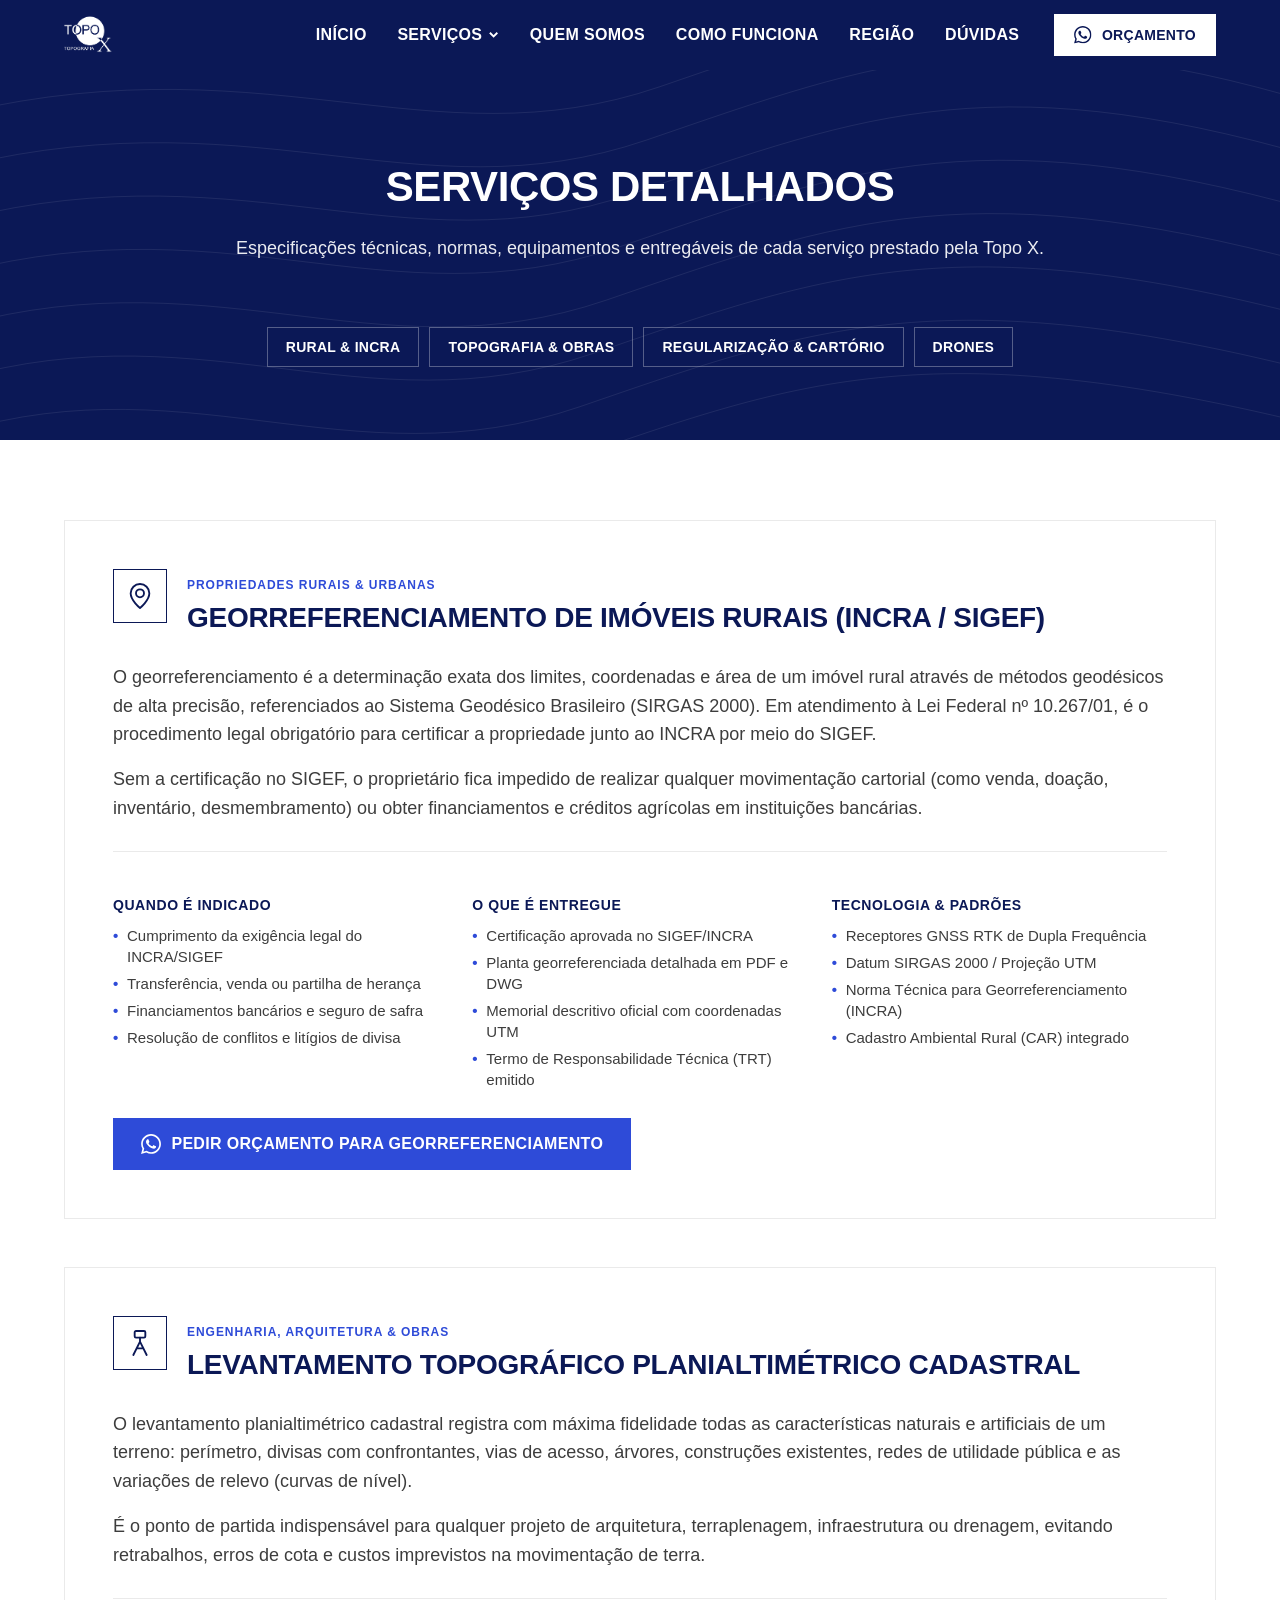
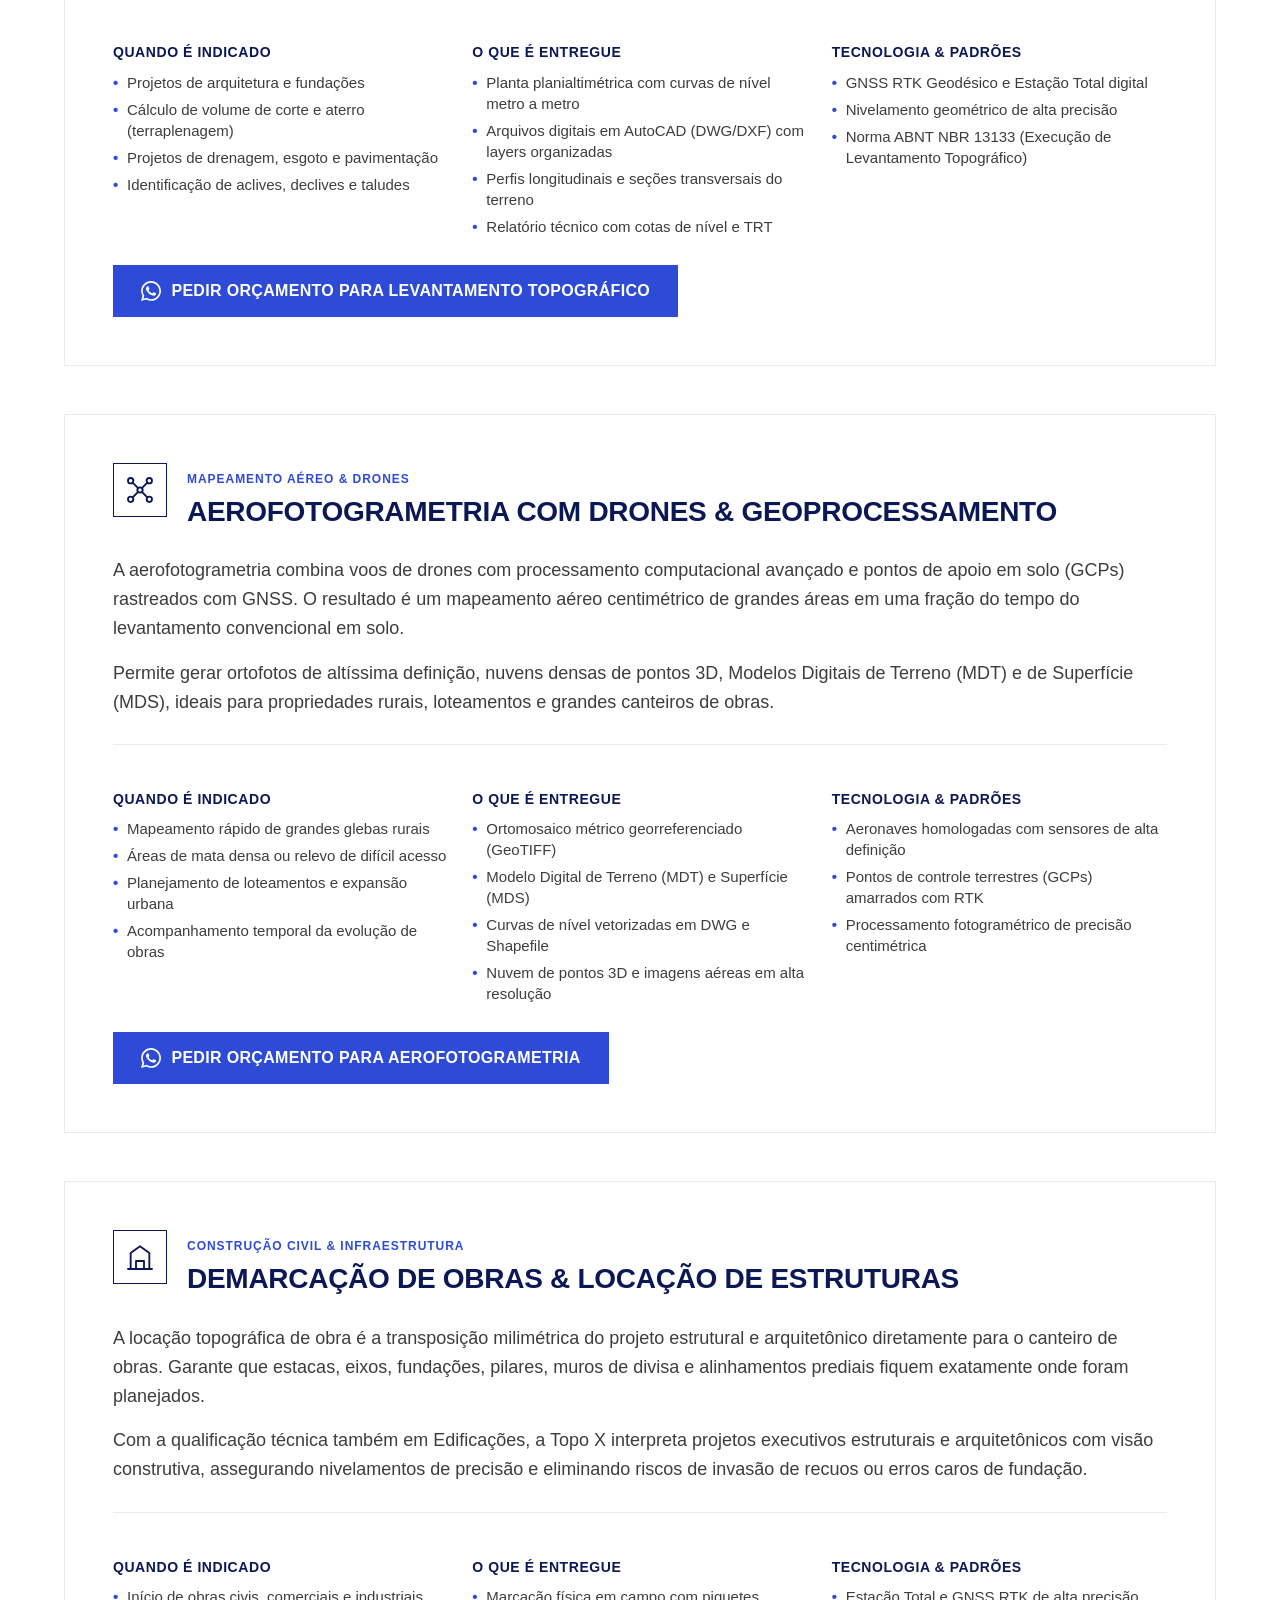
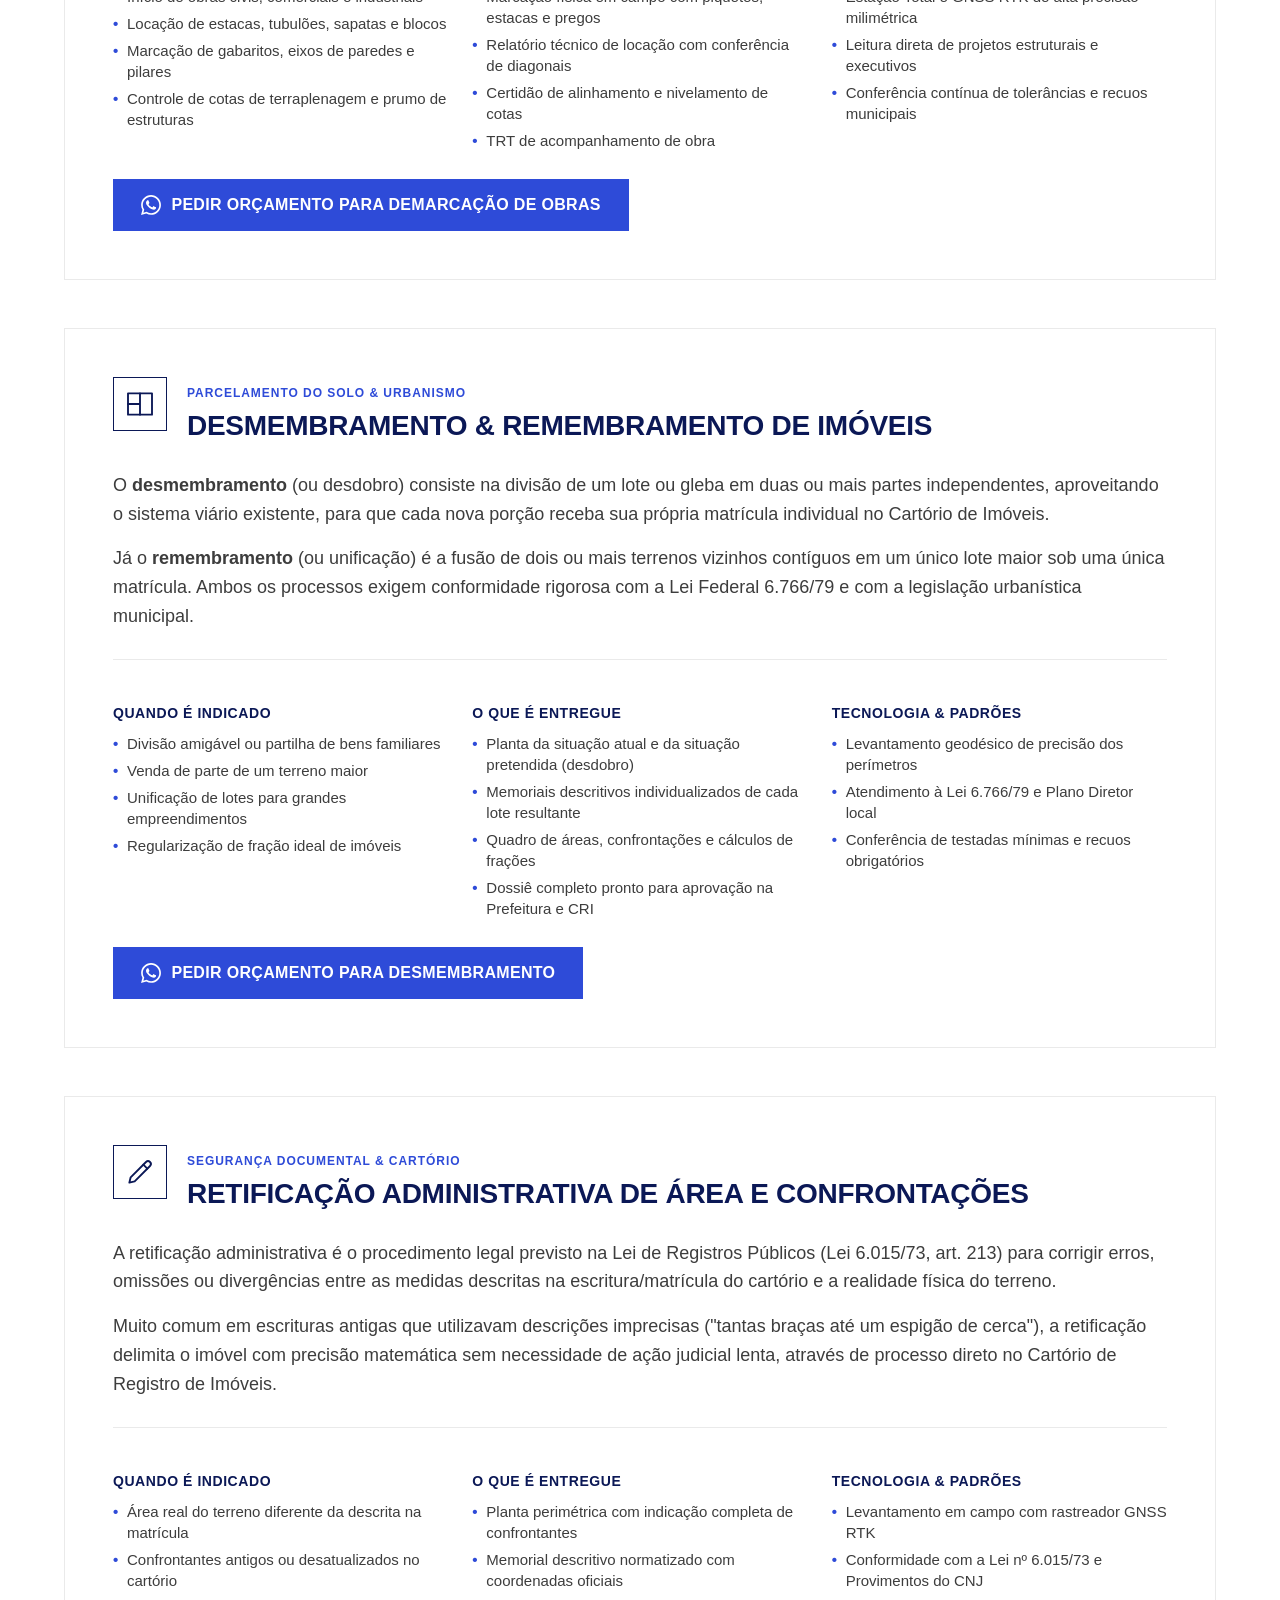
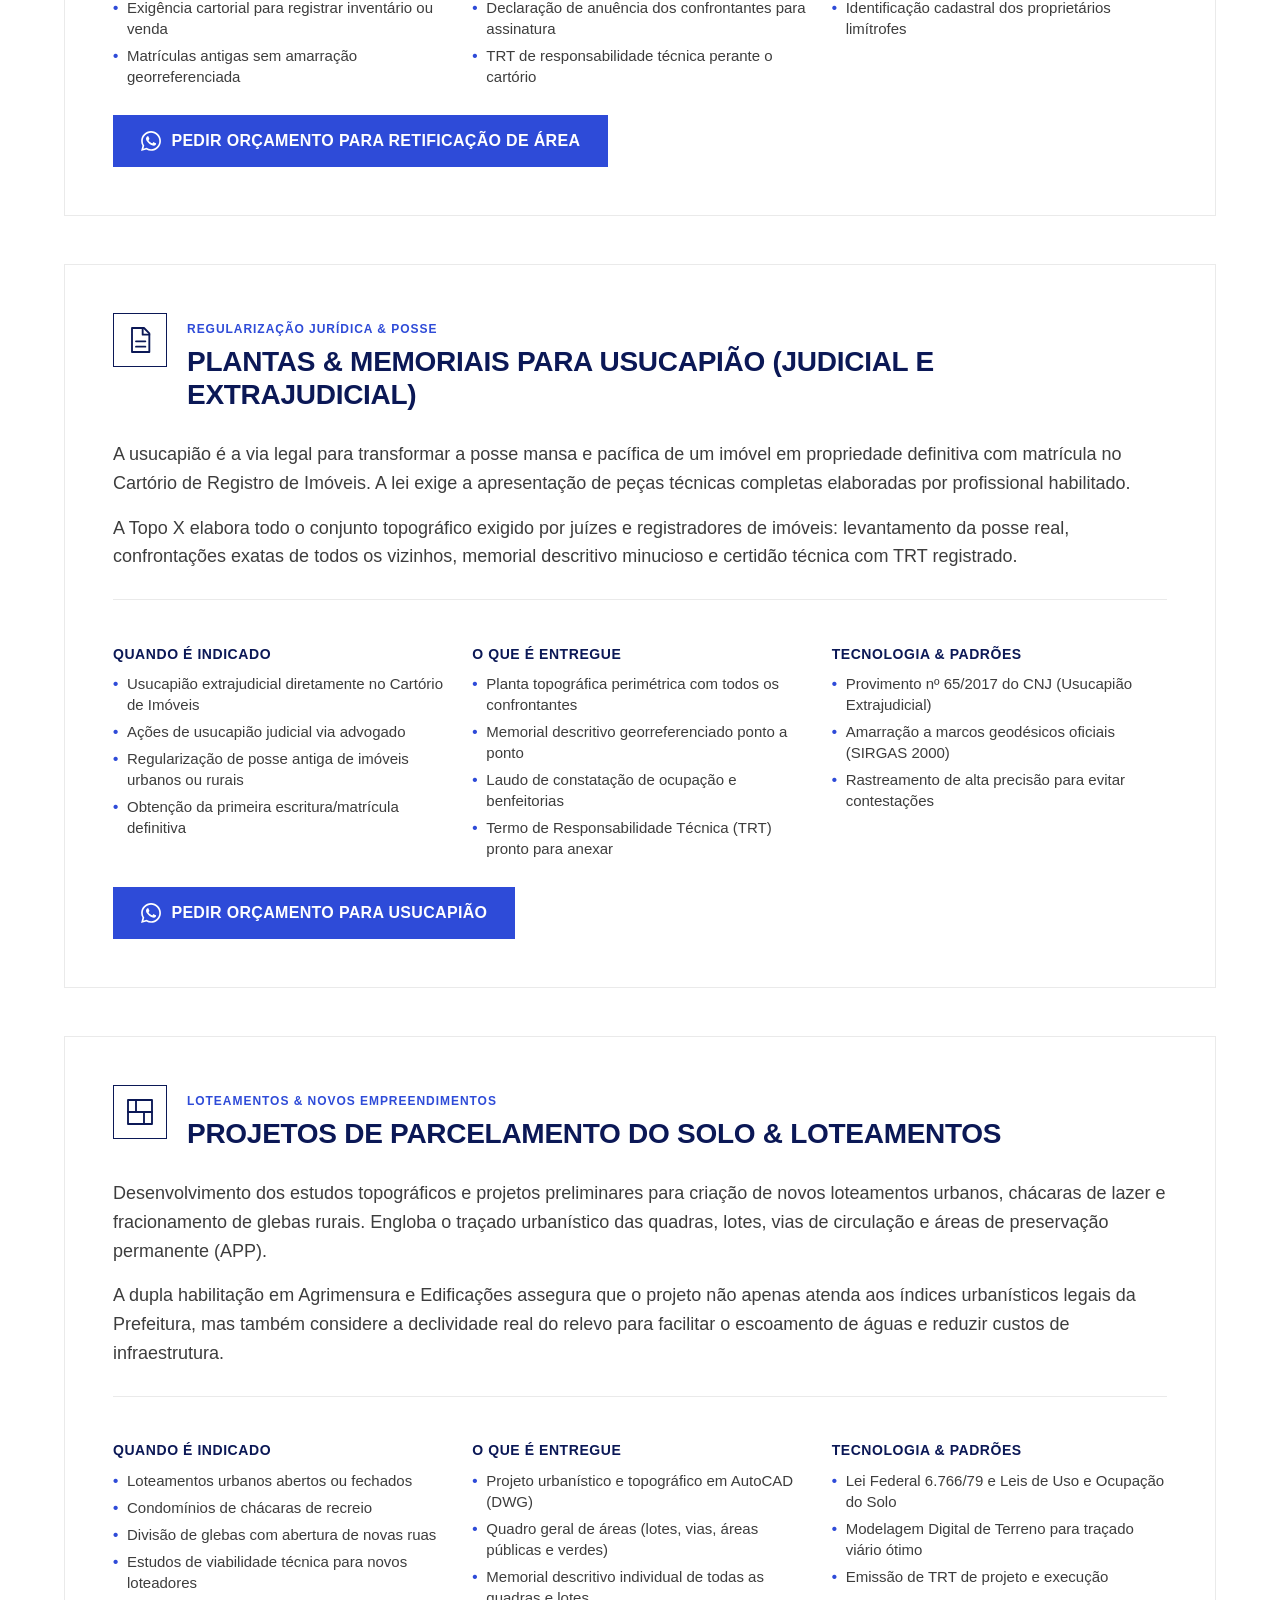
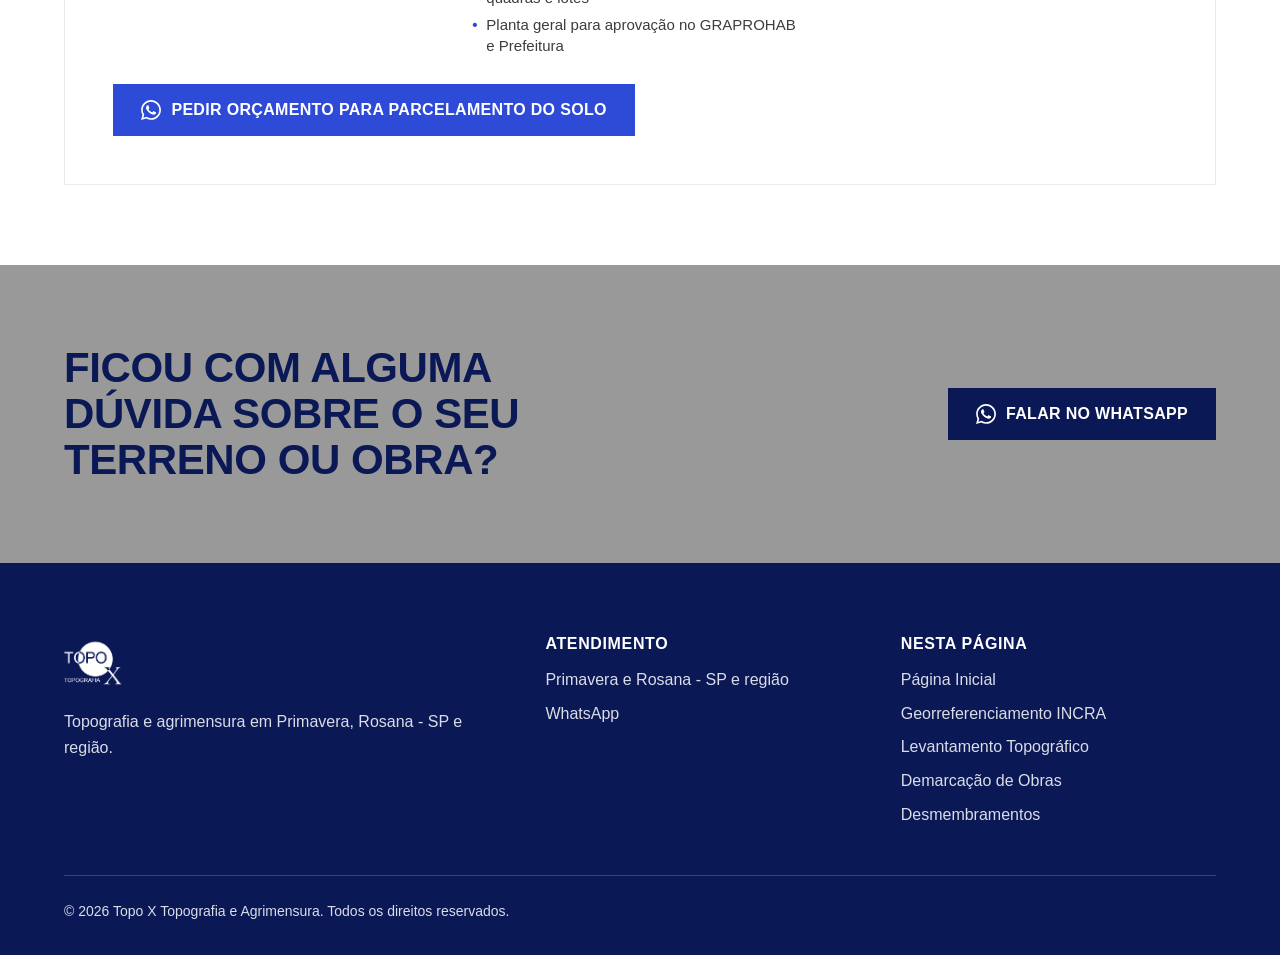
==== commit 90ef22aa: "feat: atualiza logo para versao em alta qualidade transparente sem fundo" ====
--- a/servicos.html
+++ b/servicos.html
@@ -5,7 +5,7 @@
   <meta name="viewport" content="width=device-width, initial-scale=1">
   <title>Serviços Detalhados de Topografia e Agrimensura | Topo X</title>
   <meta name="description" content="Guia completo dos serviços de topografia, georreferenciamento INCRA, aerofotogrametria com drone, demarcação de obras e regularização fundiária da Topo X.">
-  <link rel="icon" href="assets/img/logo-topox.jpg">
+  <link rel="icon" type="image/png" href="assets/img/logo-topox.png">
 
   <!-- Satoshi (Fontshare, uso comercial livre) -->
   <link rel="preconnect" href="https://api.fontshare.com">
@@ -39,7 +39,7 @@
   <header class="header">
     <div class="container header__inner">
       <a class="header__logo" href="index.html" aria-label="Topo X Topografia, início">
-        <img src="assets/img/logo-topox.jpg" alt="Topo X Topografia" width="62" height="46">
+        <img src="assets/img/logo-topox-branco.png" alt="Topo X Topografia" width="62" height="48">
       </a>
       <button class="nav__toggle" type="button" aria-expanded="false" aria-controls="nav-principal" aria-label="Abrir menu">
         <span></span><span></span><span></span>
@@ -67,7 +67,7 @@
           <li class="nav__item"><a class="nav__link" href="index.html#regiao">Região</a></li>
           <li class="nav__item"><a class="nav__link" href="index.html#duvidas">Dúvidas</a></li>
           <li class="nav__item nav__cta">
-            <a class="btn btn--cheio btn--pequeno" href="https://wa.me/5518999999999" data-wa="Olá! Vi a página de serviços detalhados da Topo X e gostaria de um orçamento.">
+            <a class="btn btn--cheio btn--pequeno" href="https://wa.me/5518981477228" data-wa="Ola! Gostaria de fazer um orçamento.">
               <svg aria-hidden="true"><use href="#ico-whats"/></svg> Orçamento
             </a>
           </li>
@@ -140,7 +140,7 @@
             </div>
           </div>
           <div class="card-detalhe__acoes">
-            <a class="btn btn--cheio" href="https://wa.me/5518999999999" data-wa="Olá! Gostaria de solicitar um orçamento para Georreferenciamento de Imóvel Rural.">
+            <a class="btn btn--cheio" href="https://wa.me/5518981477228" data-wa="Olá! Gostaria de solicitar um orçamento para Georreferenciamento de Imóvel Rural.">
               <svg aria-hidden="true"><use href="#ico-whats"/></svg> Pedir orçamento para Georreferenciamento
             </a>
           </div>
@@ -188,7 +188,7 @@
             </div>
           </div>
           <div class="card-detalhe__acoes">
-            <a class="btn btn--cheio" href="https://wa.me/5518999999999" data-wa="Olá! Gostaria de um orçamento para Levantamento Topográfico Planialtimétrico.">
+            <a class="btn btn--cheio" href="https://wa.me/5518981477228" data-wa="Olá! Gostaria de um orçamento para Levantamento Topográfico Planialtimétrico.">
               <svg aria-hidden="true"><use href="#ico-whats"/></svg> Pedir orçamento para Levantamento Topográfico
             </a>
           </div>
@@ -236,7 +236,7 @@
             </div>
           </div>
           <div class="card-detalhe__acoes">
-            <a class="btn btn--cheio" href="https://wa.me/5518999999999" data-wa="Olá! Gostaria de solicitar um orçamento para Mapeamento Aéreo com Drones.">
+            <a class="btn btn--cheio" href="https://wa.me/5518981477228" data-wa="Olá! Gostaria de solicitar um orçamento para Mapeamento Aéreo com Drones.">
               <svg aria-hidden="true"><use href="#ico-whats"/></svg> Pedir orçamento para Aerofotogrametria
             </a>
           </div>
@@ -284,7 +284,7 @@
             </div>
           </div>
           <div class="card-detalhe__acoes">
-            <a class="btn btn--cheio" href="https://wa.me/5518999999999" data-wa="Olá! Gostaria de um orçamento para Demarcação e Locação de Obra.">
+            <a class="btn btn--cheio" href="https://wa.me/5518981477228" data-wa="Olá! Gostaria de um orçamento para Demarcação e Locação de Obra.">
               <svg aria-hidden="true"><use href="#ico-whats"/></svg> Pedir orçamento para Demarcação de Obras
             </a>
           </div>
@@ -332,7 +332,7 @@
             </div>
           </div>
           <div class="card-detalhe__acoes">
-            <a class="btn btn--cheio" href="https://wa.me/5518999999999" data-wa="Olá! Gostaria de um orçamento para Desmembramento ou Remembramento de terreno.">
+            <a class="btn btn--cheio" href="https://wa.me/5518981477228" data-wa="Olá! Gostaria de um orçamento para Desmembramento ou Remembramento de terreno.">
               <svg aria-hidden="true"><use href="#ico-whats"/></svg> Pedir orçamento para Desmembramento
             </a>
           </div>
@@ -380,7 +380,7 @@
             </div>
           </div>
           <div class="card-detalhe__acoes">
-            <a class="btn btn--cheio" href="https://wa.me/5518999999999" data-wa="Olá! Gostaria de um orçamento para Retificação de Área em Cartório.">
+            <a class="btn btn--cheio" href="https://wa.me/5518981477228" data-wa="Olá! Gostaria de um orçamento para Retificação de Área em Cartório.">
               <svg aria-hidden="true"><use href="#ico-whats"/></svg> Pedir orçamento para Retificação de Área
             </a>
           </div>
@@ -428,7 +428,7 @@
             </div>
           </div>
           <div class="card-detalhe__acoes">
-            <a class="btn btn--cheio" href="https://wa.me/5518999999999" data-wa="Olá! Gostaria de um orçamento para Planta e Memorial de Usucapião ou Regularização Fundiária.">
+            <a class="btn btn--cheio" href="https://wa.me/5518981477228" data-wa="Olá! Gostaria de um orçamento para Planta e Memorial de Usucapião ou Regularização Fundiária.">
               <svg aria-hidden="true"><use href="#ico-whats"/></svg> Pedir orçamento para Usucapião
             </a>
           </div>
@@ -476,7 +476,7 @@
             </div>
           </div>
           <div class="card-detalhe__acoes">
-            <a class="btn btn--cheio" href="https://wa.me/5518999999999" data-wa="Olá! Gostaria de um orçamento para Projeto de Parcelamento do Solo ou Loteamento.">
+            <a class="btn btn--cheio" href="https://wa.me/5518981477228" data-wa="Olá! Gostaria de um orçamento para Projeto de Parcelamento do Solo ou Loteamento.">
               <svg aria-hidden="true"><use href="#ico-whats"/></svg> Pedir orçamento para Parcelamento do Solo
             </a>
           </div>
@@ -489,7 +489,7 @@
     <section class="final" id="contato">
       <div class="container"><div class="grade final__in">
         <h2>Ficou com alguma dúvida sobre o seu terreno ou obra?</h2>
-        <a class="btn btn--preto" href="https://wa.me/5518999999999" data-wa="Olá! Gostaria de tirar uma dúvida técnica sobre meu imóvel.">
+        <a class="btn btn--preto" href="https://wa.me/5518981477228" data-wa="Olá! Gostaria de tirar uma dúvida técnica sobre meu imóvel.">
           <svg aria-hidden="true"><use href="#ico-whats"/></svg> Falar no WhatsApp
         </a>
       </div></div>
@@ -501,14 +501,14 @@
     <div class="container"><div class="grade">
       <div class="rodape__in">
         <div class="rodape__logo">
-          <img src="assets/img/logo-topox.jpg" alt="Topo X Topografia" width="75" height="56" loading="lazy">
+          <img src="assets/img/logo-topox-branco.png" alt="Topo X Topografia" width="75" height="58" loading="lazy">
           <p>Topografia e agrimensura em Primavera, Rosana - SP e região.</p>
         </div>
         <div>
           <h2>Atendimento</h2>
           <ul>
             <li>Primavera e Rosana - SP e região</li>
-            <li><a href="https://wa.me/5518999999999" data-wa="Olá! Gostaria de falar com a Topo X.">WhatsApp</a></li>
+            <li><a href="https://wa.me/5518981477228" data-wa="Ola! Gostaria de fazer um orçamento.">WhatsApp</a></li>
           </ul>
         </div>
         <div>
@@ -528,7 +528,7 @@
 
   <!-- Barra de contato fixa no celular -->
   <div class="barra-whats">
-    <a class="btn btn--cheio" href="https://wa.me/5518999999999" data-wa="Olá! Gostaria de pedir um orçamento.">
+    <a class="btn btn--cheio" href="https://wa.me/5518981477228" data-wa="Ola! Gostaria de fazer um orçamento.">
       <svg aria-hidden="true"><use href="#ico-whats"/></svg> Pedir orçamento no WhatsApp
     </a>
   </div>
@@ -536,3 +536,4 @@
   <script src="js/main.js" defer></script>
 </body>
 </html>
+
--- a/css/style.css
+++ b/css/style.css
@@ -98,7 +98,7 @@
 /* ---------- Cabeçalho ---------- */
 .header { position: fixed; inset: 0 0 auto 0; z-index: 100; background: var(--preto); color: var(--branco); }
 .header__inner { display: flex; align-items: center; justify-content: space-between; gap: 2rem; min-height: var(--header-h); }
-.header__logo img { height: 46px; width: auto; background: #fff; padding: 3px; border-radius: 2px; }
+.header__logo img { height: 48px; width: auto; display: block; }
 .nav__lista { display: flex; align-items: center; gap: clamp(1rem, 2.4vw, 2.25rem); }
 .nav__link {
   display: inline-flex; align-items: center; gap: .35rem; padding: .5rem 0;
@@ -232,7 +232,7 @@
 .rodape { background: var(--preto); color: rgba(255, 255, 255, .85); padding-block: 72px 32px; font-size: 16px; }
 .rodape__in { display: grid; gap: 40px; }
 @media (min-width: 900px) { .rodape__in { grid-template-columns: 1.4fr 1fr 1fr; } }
-.rodape__logo img { height: 56px; width: auto; background: #fff; padding: 4px; border-radius: 2px; margin-bottom: 1rem; }
+.rodape__logo img { height: 58px; width: auto; display: block; margin-bottom: 1rem; }
 .rodape h2 { font-size: 16px; text-transform: uppercase; letter-spacing: .04em; color: #fff; margin-bottom: .9rem; }
 .rodape ul { display: grid; gap: .5rem; }
 .rodape a:hover { color: #fff; text-decoration: underline; }
@@ -292,7 +292,44 @@
 .meta-box li::before { content: "•"; position: absolute; left: 0; font-weight: bold; color: var(--accent); }
 .secao--preto .meta-box li::before { color: #fff; }
 
-.card-detalhe__acoes { display: flex; flex-wrap: wrap; align-items: center; gap: 16px; pt-2; }
+.card-detalhe__acoes { display: flex; flex-wrap: wrap; align-items: center; gap: 16px; }
+
+/* ---------- Animações de Scroll nos Ícones ---------- */
+@media (prefers-reduced-motion: no-preference) {
+  /* Animação com CSS nativo (Scroll-driven animations) */
+  @supports ((animation-timeline: view()) and (animation-range: entry)) {
+    @keyframes scroll-revelar-icone {
+      from {
+        opacity: 0;
+        transform: translateY(28px) scale(0.82);
+      }
+      to {
+        opacity: 1;
+        transform: translateY(0) scale(1);
+      }
+    }
+
+    .stat__icone,
+    .servico__icone,
+    .card-detalhe__icone {
+      animation: scroll-revelar-icone linear backwards;
+      animation-timeline: view();
+      animation-range: entry 10% contain 40%;
+    }
+  }
+
+  /* Fallback progressivo com IntersectionObserver (para navegadores sem suporte nativo a view-timeline) */
+  .animar-scroll-fallback {
+    opacity: 0;
+    transform: translateY(24px) scale(0.85);
+    transition: opacity 0.6s cubic-bezier(0.16, 1, 0.3, 1), transform 0.6s cubic-bezier(0.16, 1, 0.3, 1);
+    will-change: opacity, transform;
+  }
+  .animar-scroll-fallback.visivel {
+    opacity: 1;
+    transform: translateY(0) scale(1);
+  }
+}
 
 @media (prefers-reduced-motion: reduce) {
   html { scroll-behavior: auto; }
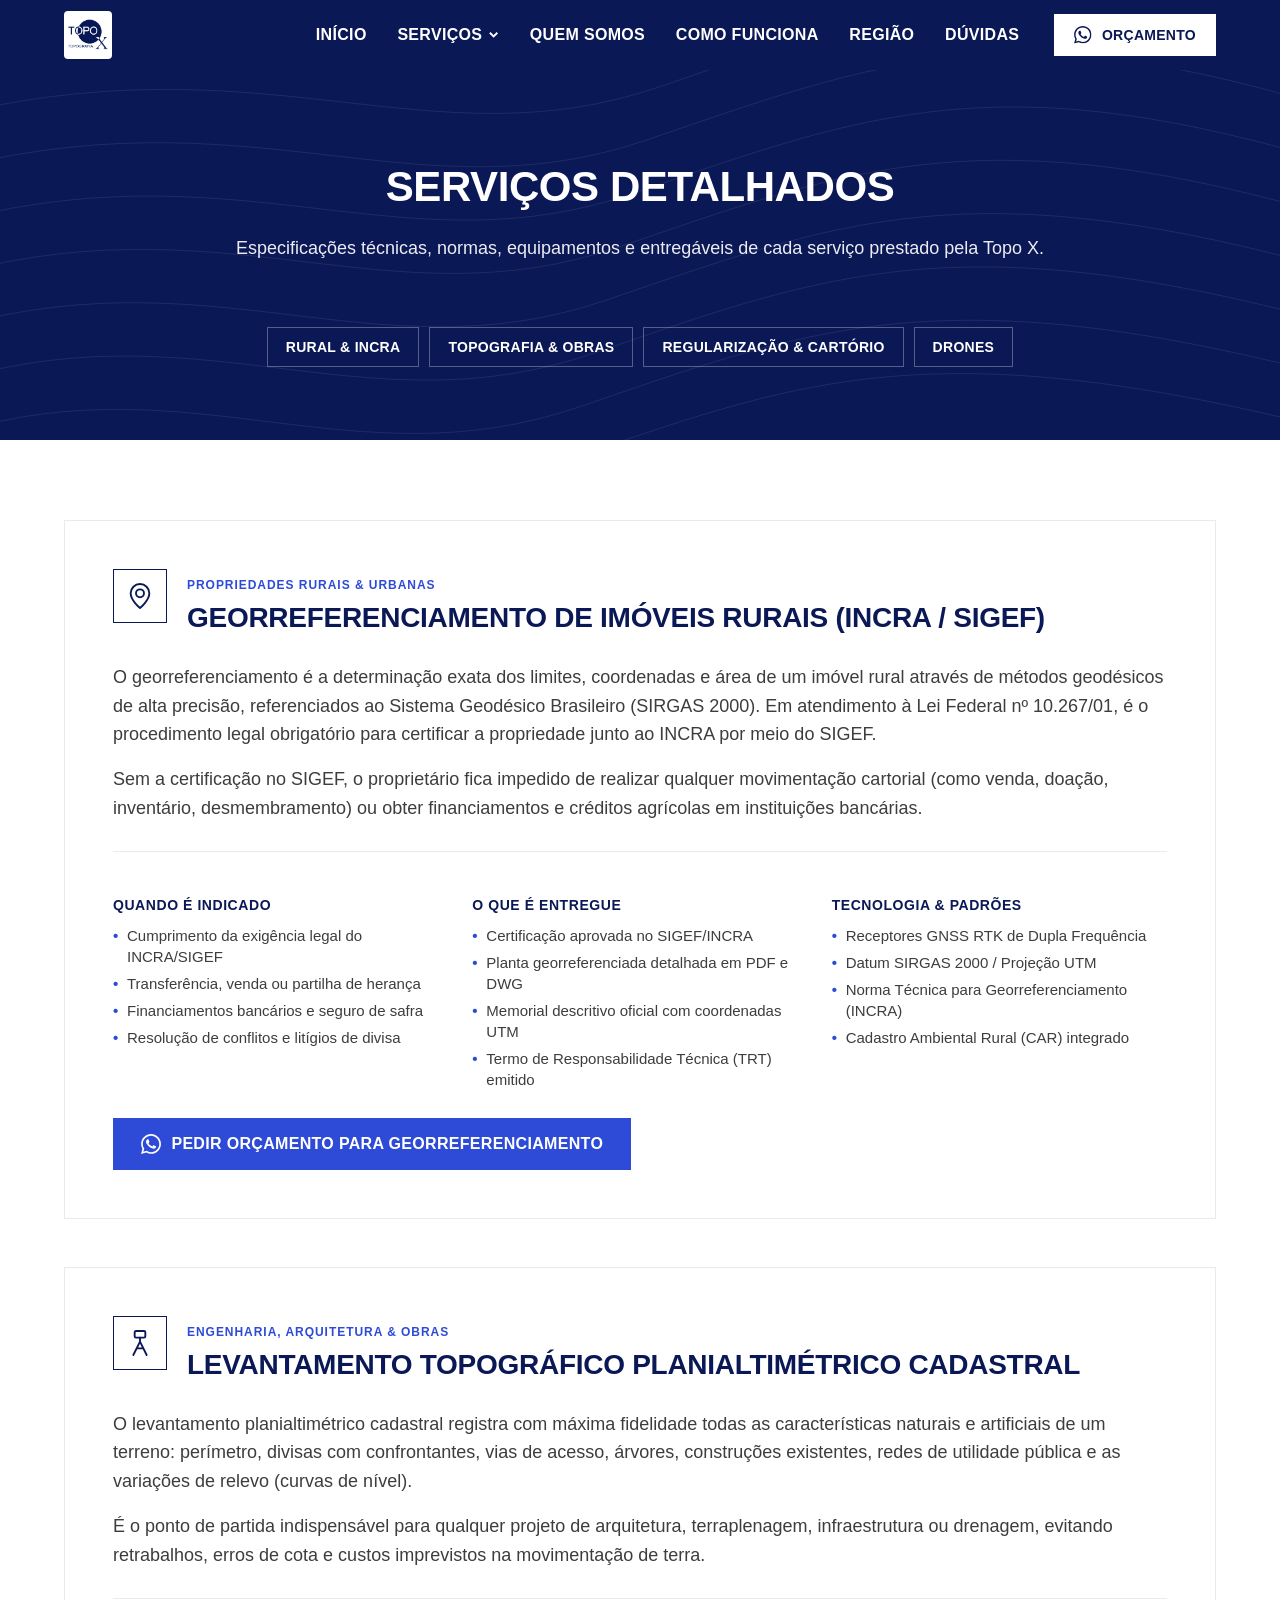
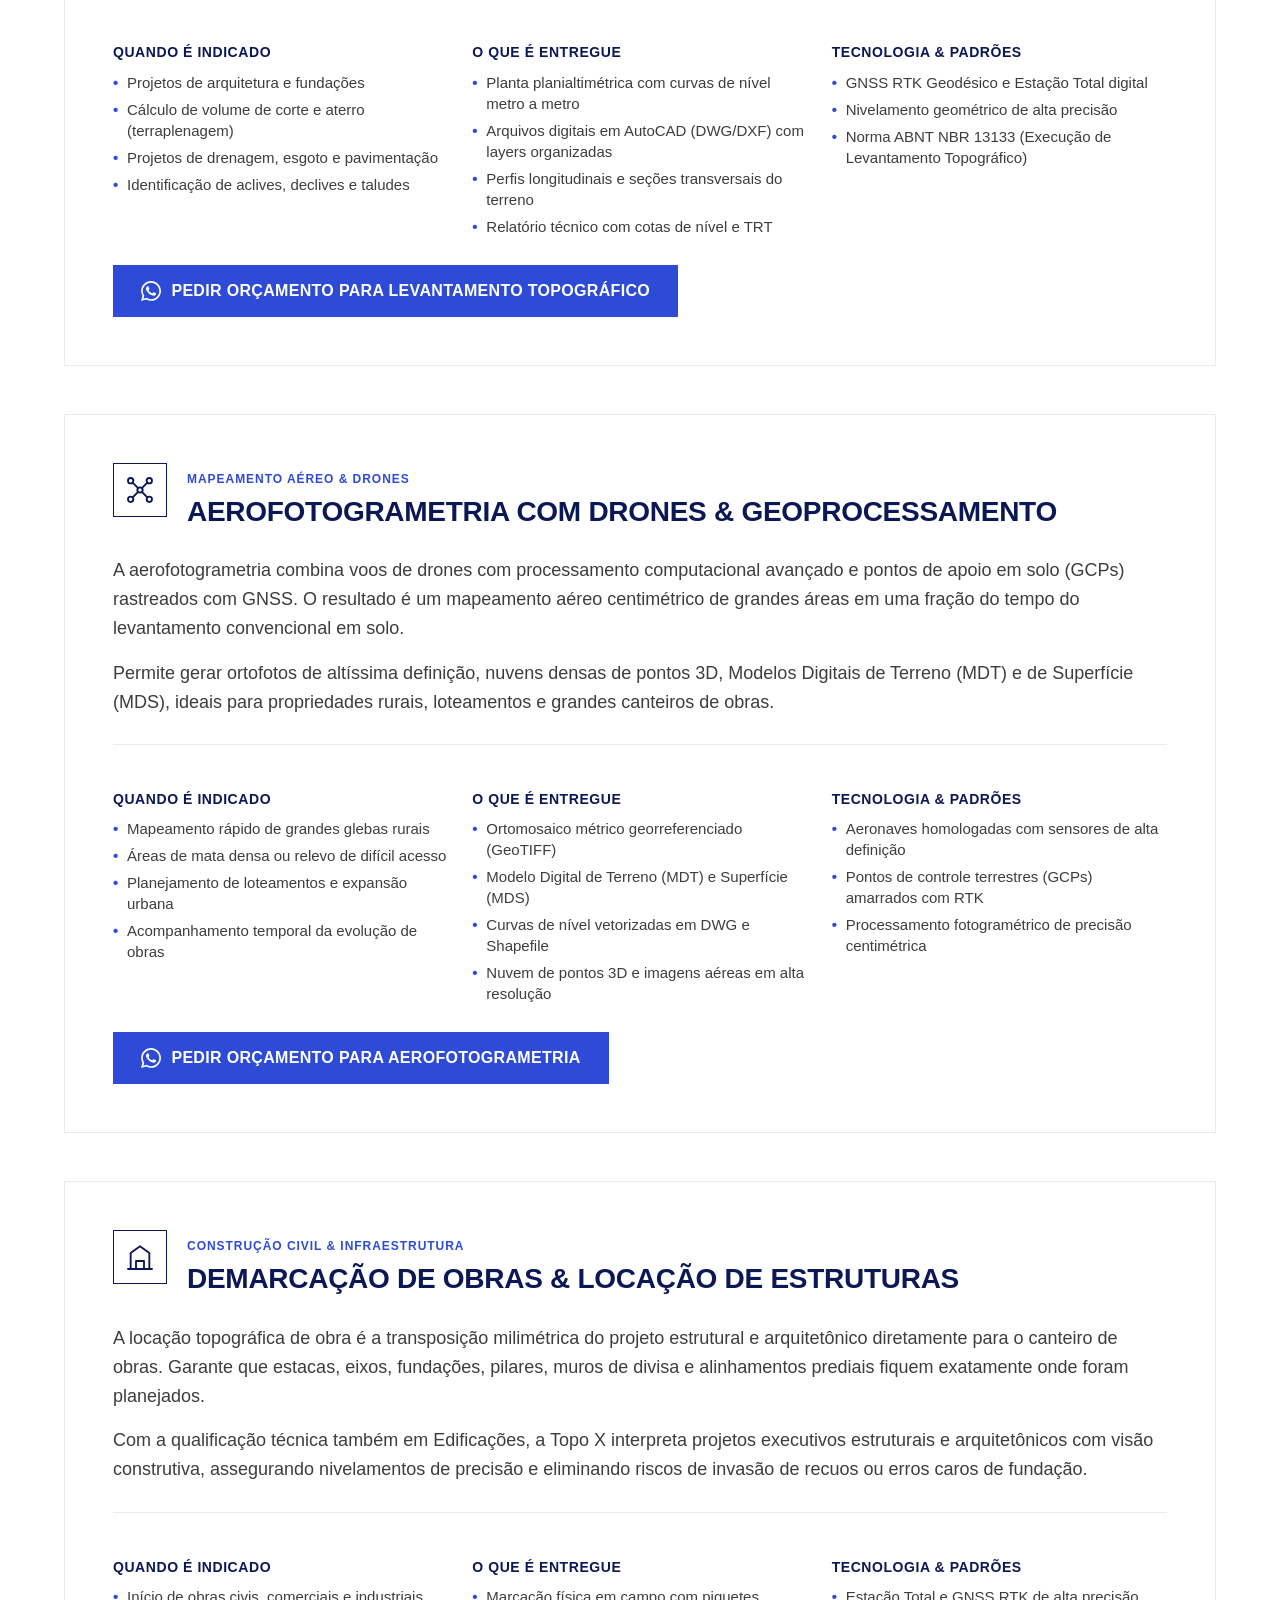
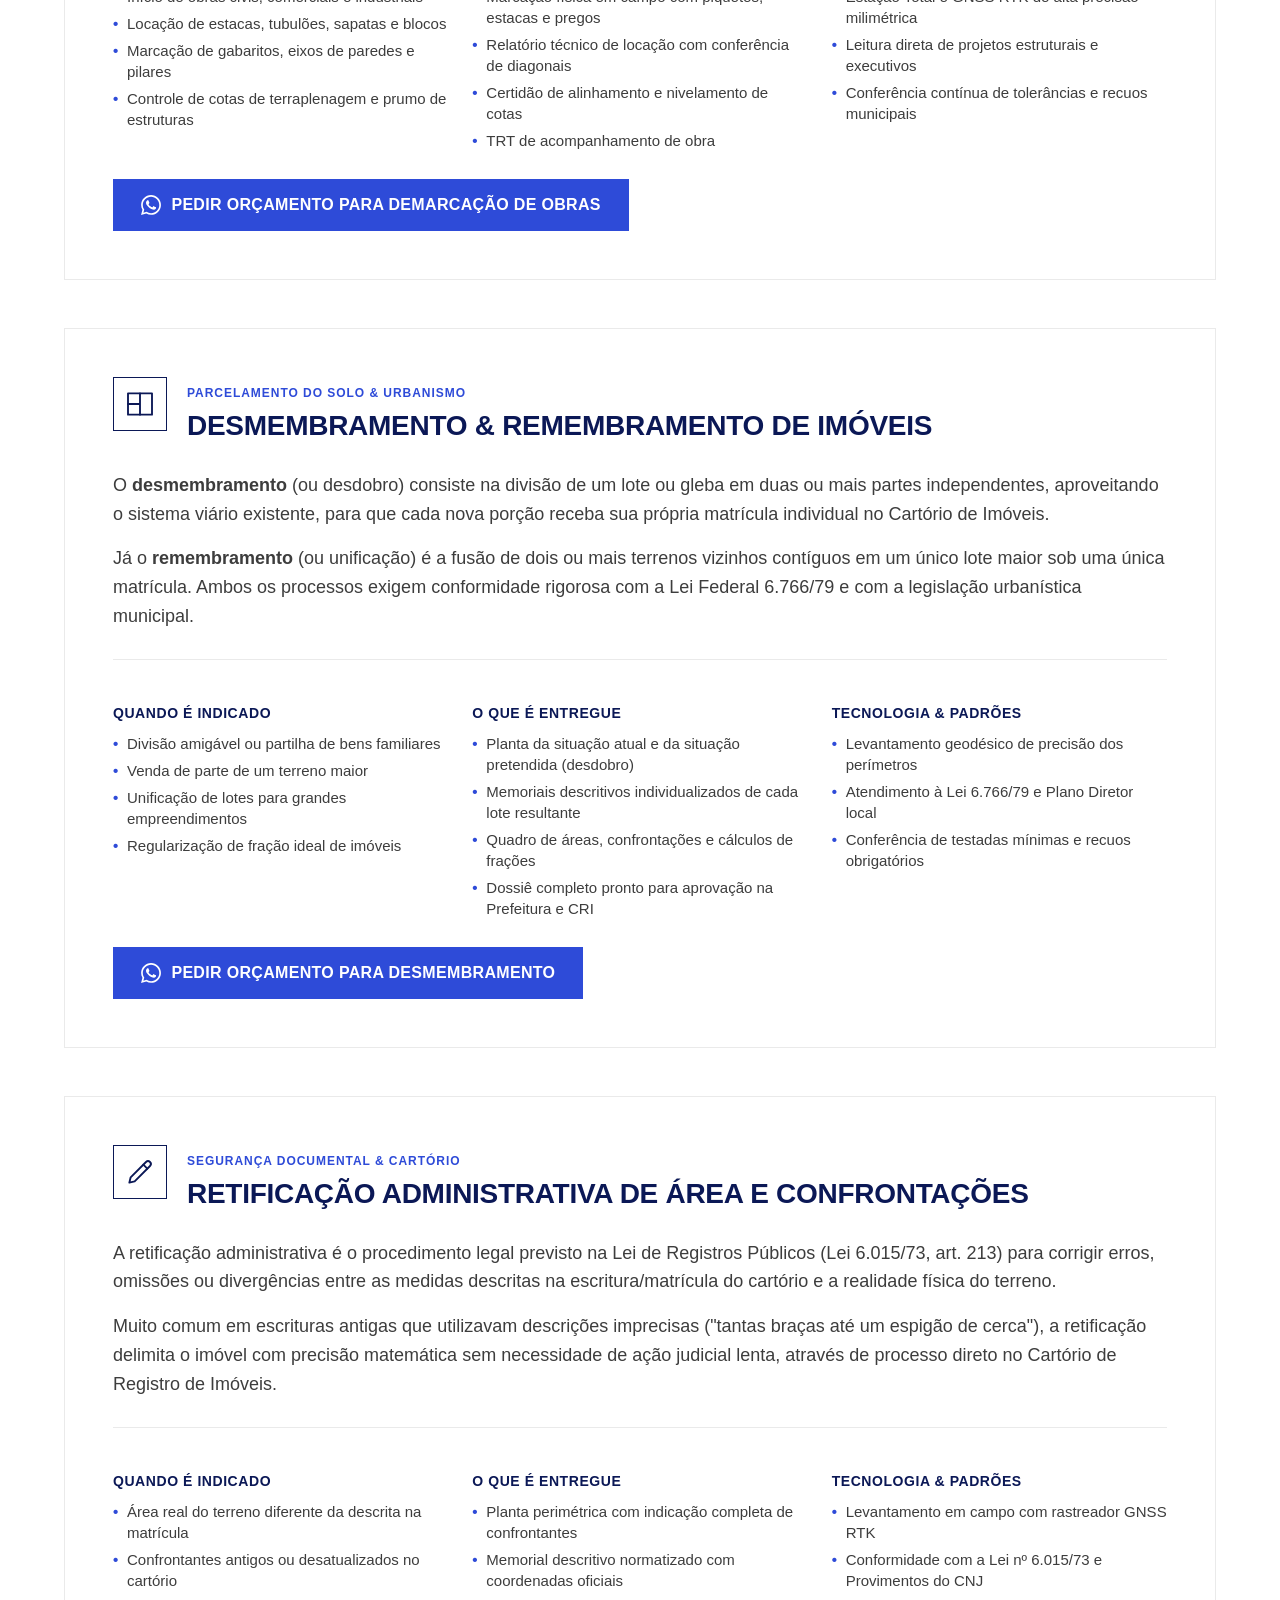
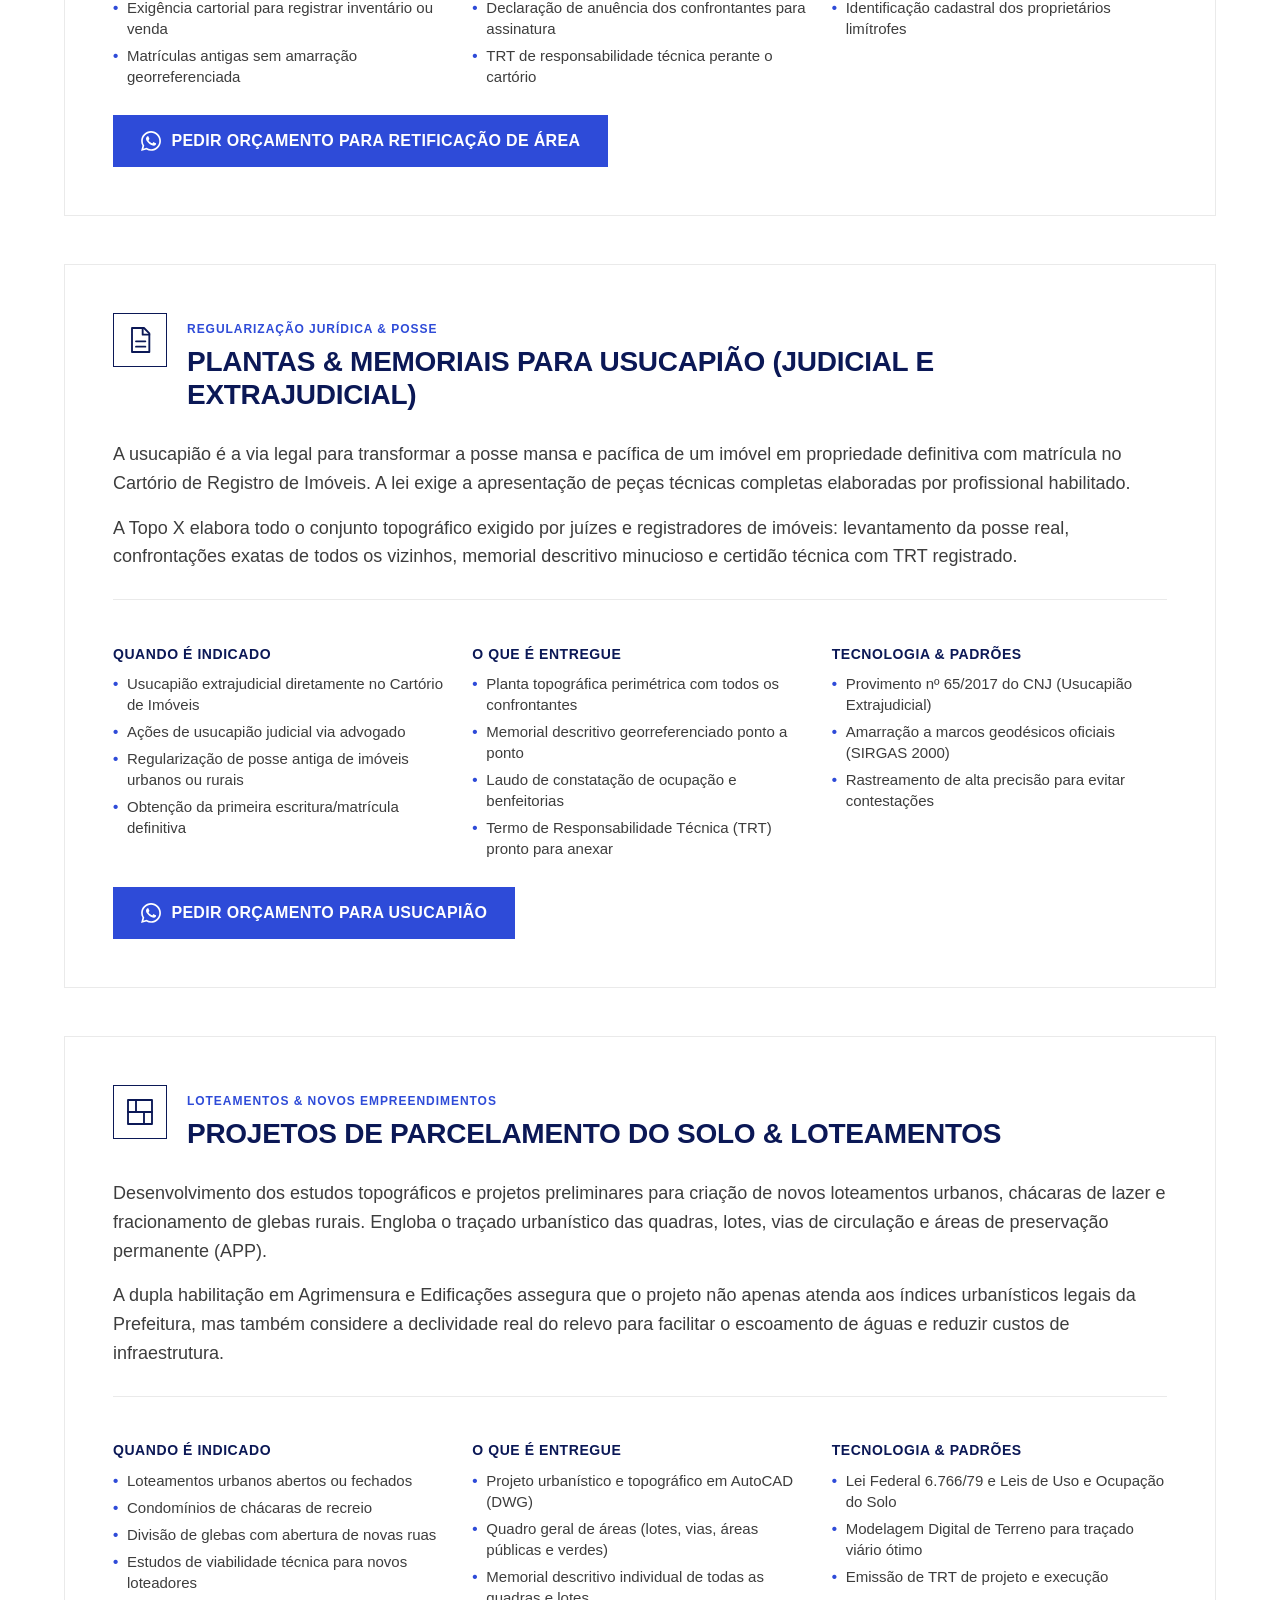
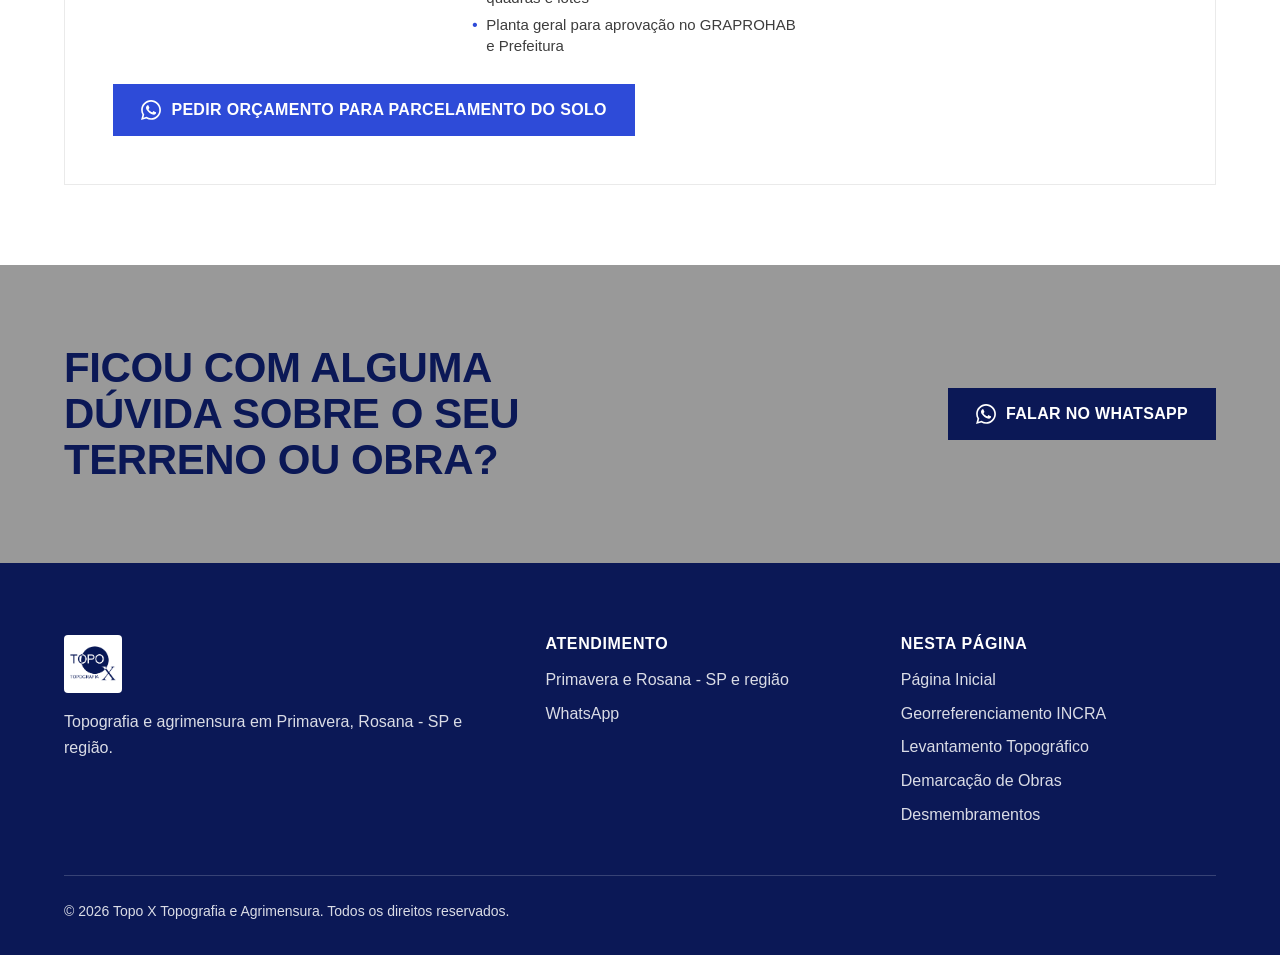
==== commit 5210909e: "fix: restaura logo original com todas as cores da fonte intactas no header, footer e favicon" ====
--- a/servicos.html
+++ b/servicos.html
@@ -39,7 +39,7 @@
   <header class="header">
     <div class="container header__inner">
       <a class="header__logo" href="index.html" aria-label="Topo X Topografia, início">
-        <img src="assets/img/logo-topox-branco.png" alt="Topo X Topografia" width="62" height="48">
+        <img src="assets/img/logo-topox.png" alt="Topo X Topografia" width="62" height="48">
       </a>
       <button class="nav__toggle" type="button" aria-expanded="false" aria-controls="nav-principal" aria-label="Abrir menu">
         <span></span><span></span><span></span>
@@ -501,7 +501,7 @@
     <div class="container"><div class="grade">
       <div class="rodape__in">
         <div class="rodape__logo">
-          <img src="assets/img/logo-topox-branco.png" alt="Topo X Topografia" width="75" height="58" loading="lazy">
+          <img src="assets/img/logo-topox.png" alt="Topo X Topografia" width="75" height="58" loading="lazy">
           <p>Topografia e agrimensura em Primavera, Rosana - SP e região.</p>
         </div>
         <div>
--- a/css/style.css
+++ b/css/style.css
@@ -98,7 +98,7 @@
 /* ---------- Cabeçalho ---------- */
 .header { position: fixed; inset: 0 0 auto 0; z-index: 100; background: var(--preto); color: var(--branco); }
 .header__inner { display: flex; align-items: center; justify-content: space-between; gap: 2rem; min-height: var(--header-h); }
-.header__logo img { height: 48px; width: auto; display: block; }
+.header__logo img { height: 48px; width: auto; background: #fff; padding: 4px; border-radius: 4px; display: block; }
 .nav__lista { display: flex; align-items: center; gap: clamp(1rem, 2.4vw, 2.25rem); }
 .nav__link {
   display: inline-flex; align-items: center; gap: .35rem; padding: .5rem 0;
@@ -232,7 +232,7 @@
 .rodape { background: var(--preto); color: rgba(255, 255, 255, .85); padding-block: 72px 32px; font-size: 16px; }
 .rodape__in { display: grid; gap: 40px; }
 @media (min-width: 900px) { .rodape__in { grid-template-columns: 1.4fr 1fr 1fr; } }
-.rodape__logo img { height: 58px; width: auto; display: block; margin-bottom: 1rem; }
+.rodape__logo img { height: 58px; width: auto; background: #fff; padding: 6px; border-radius: 4px; display: block; margin-bottom: 1rem; }
 .rodape h2 { font-size: 16px; text-transform: uppercase; letter-spacing: .04em; color: #fff; margin-bottom: .9rem; }
 .rodape ul { display: grid; gap: .5rem; }
 .rodape a:hover { color: #fff; text-decoration: underline; }
